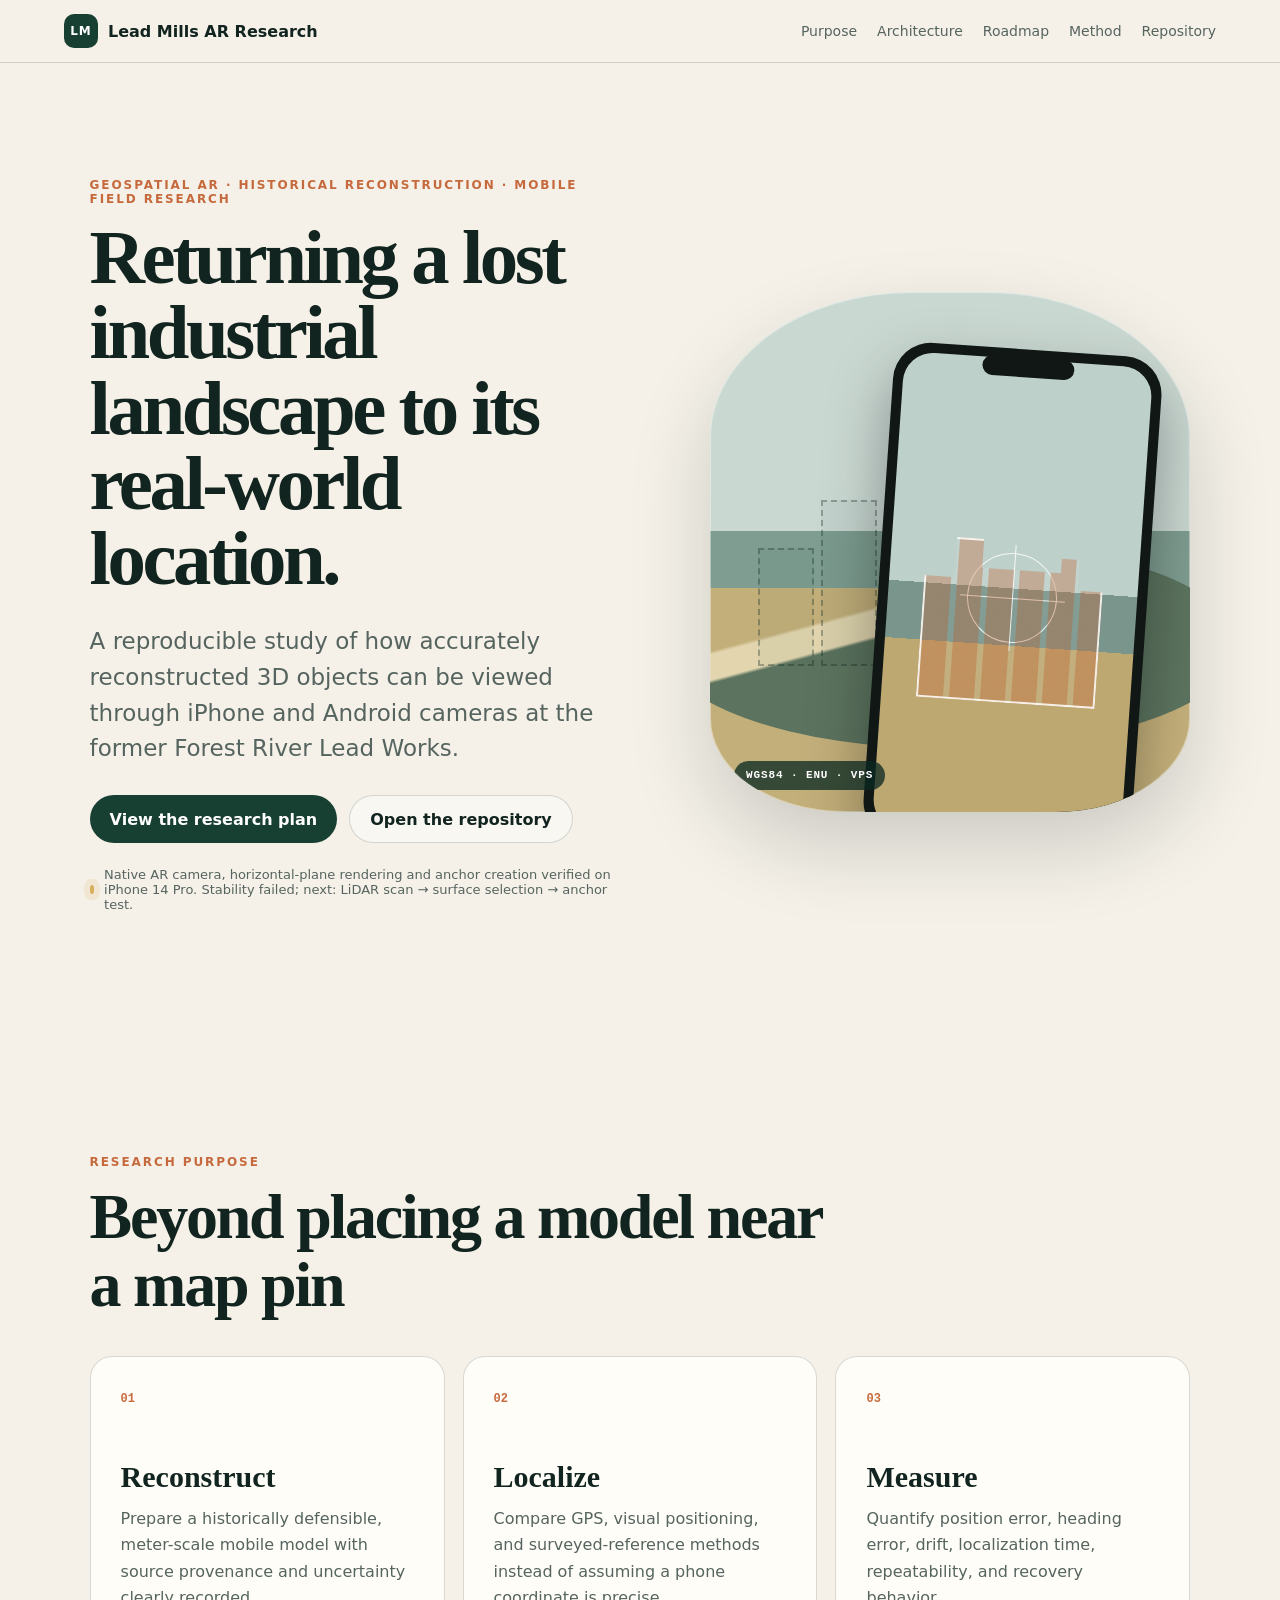
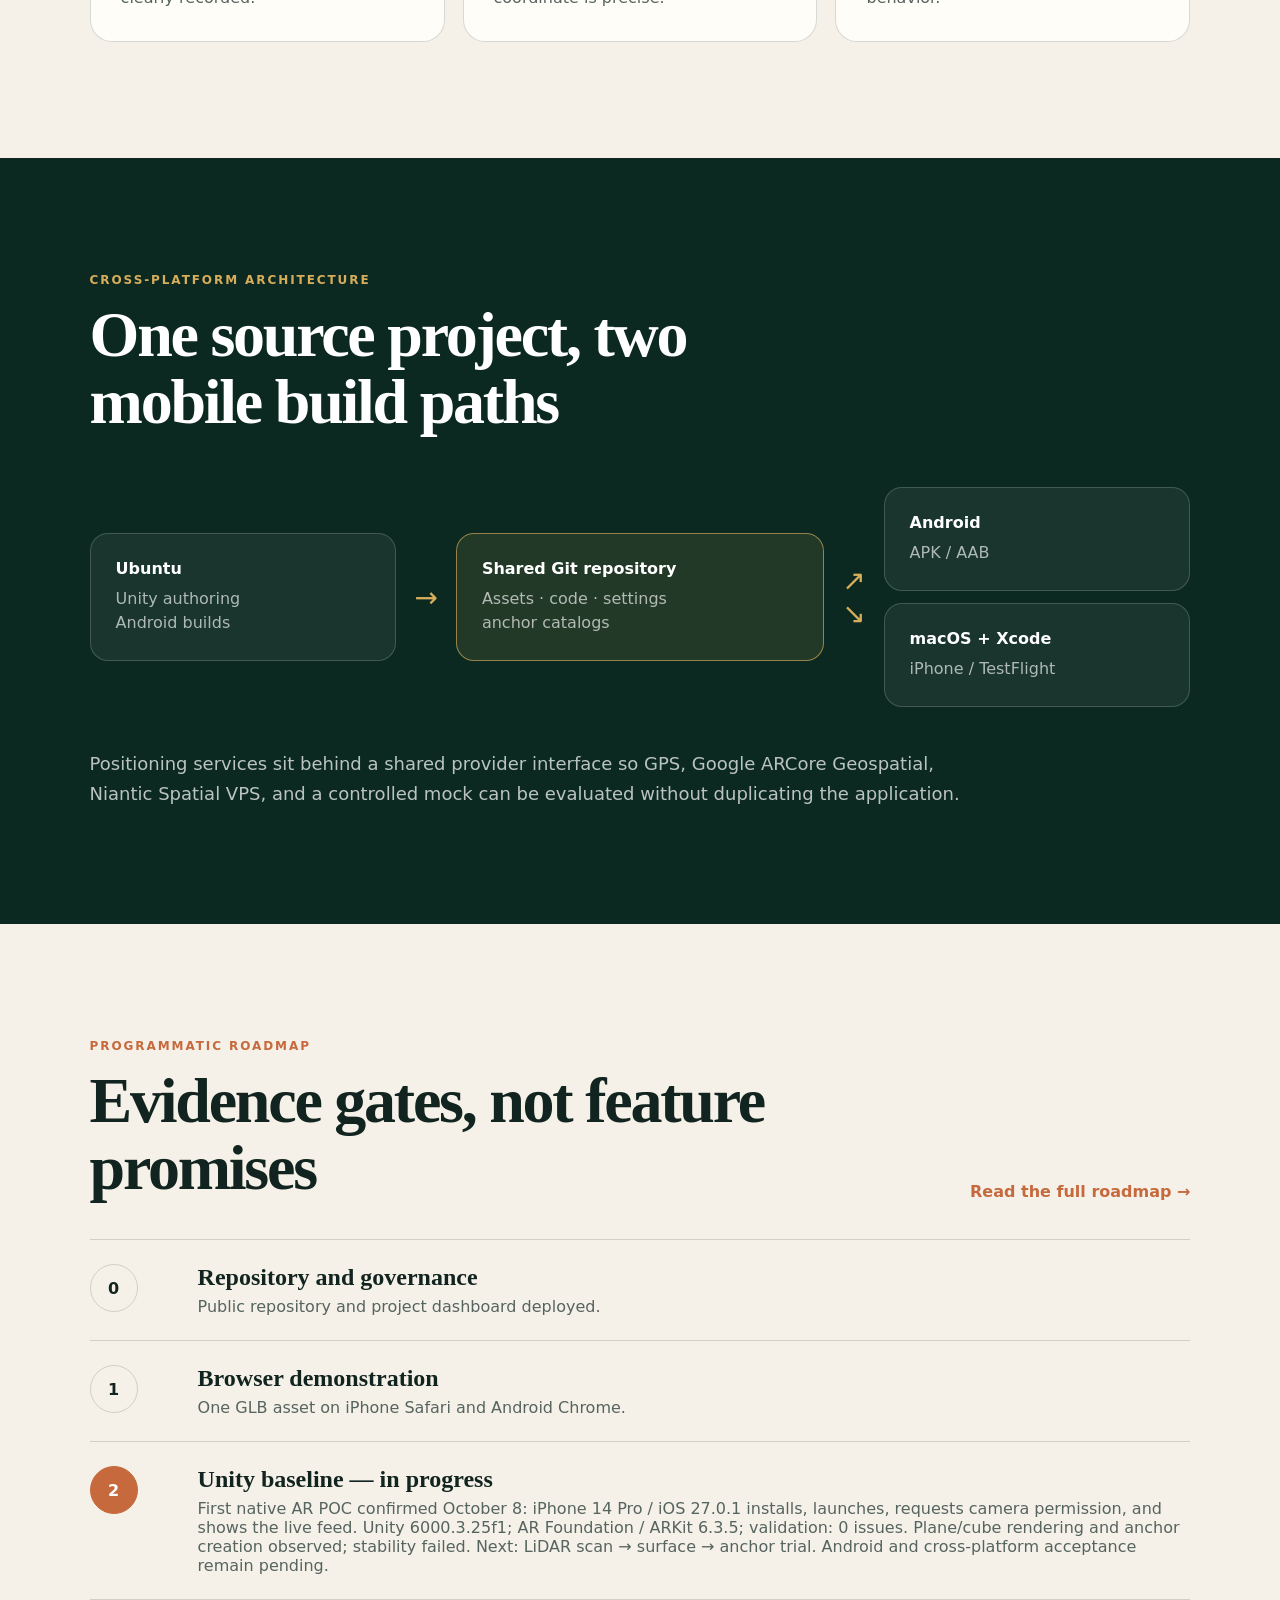
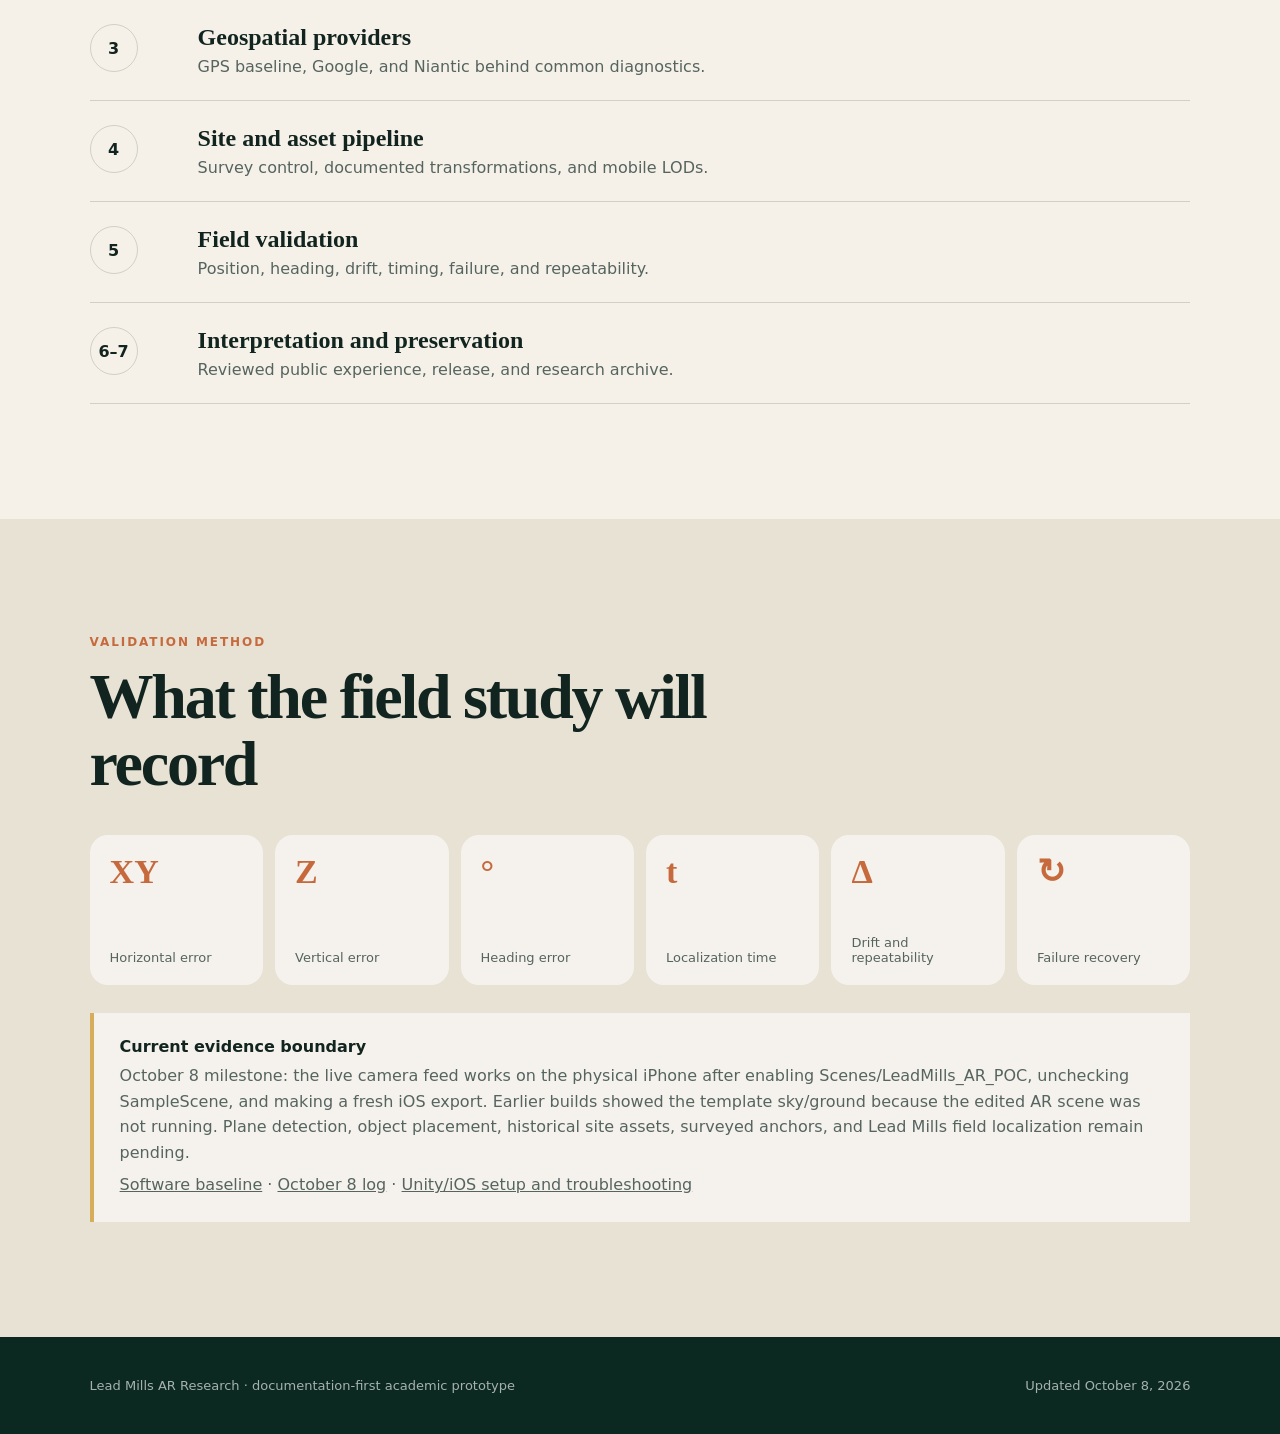
==== docs/index.html @ 0a7405d6 "Add LiDAR scan preview before horizontal-plane anchoring" ====
<!doctype html>
<html lang="en">
  <head>
    <meta charset="utf-8">
    <meta name="viewport" content="width=device-width, initial-scale=1">
    <meta name="description" content="Research dashboard for georeferenced mobile augmented reality at the former Forest River Lead Works site.">
    <title>Lead Mills AR Research</title>
    <link rel="stylesheet" href="assets/styles.css">
    <script src="assets/app.js" defer></script>
  </head>
  <body>
    <a class="skip-link" href="#main">Skip to main content</a>
    <header class="site-header">
      <a class="brand" href="#top" aria-label="Lead Mills AR Research home">
        <span class="brand-mark" aria-hidden="true">LM</span>
        <span>Lead Mills AR Research</span>
      </a>
      <nav aria-label="Primary navigation">
        <a href="#purpose">Purpose</a>
        <a href="#architecture">Architecture</a>
        <a href="#roadmap">Roadmap</a>
        <a href="#method">Method</a>
        <a href="https://github.com/lexan347/Lead-Mills-AR-Research">Repository</a>
      </nav>
    </header>

    <main id="main">
      <section class="hero" id="top">
        <div class="hero-copy">
          <p class="eyebrow">Geospatial AR · historical reconstruction · mobile field research</p>
          <h1>Returning a lost industrial landscape to its real-world location.</h1>
          <p class="lede">A reproducible study of how accurately reconstructed 3D objects can be viewed through iPhone and Android cameras at the former Forest River Lead Works.</p>
          <div class="hero-actions">
            <a class="button primary" href="#roadmap">View the research plan</a>
            <a class="button secondary" href="https://github.com/lexan347/Lead-Mills-AR-Research">Open the repository</a>
          </div>
          <p class="status-line"><span class="pulse" aria-hidden="true"></span><span id="project-status">Native AR camera, horizontal-plane rendering and anchor creation verified on iPhone 14 Pro. Stability failed; next: LiDAR scan → surface selection → anchor test.</span></p>
        </div>
        <div class="hero-visual" role="img" aria-label="Abstract diagram of a phone aligning a transparent historical structure with a shoreline landscape">
          <div class="shoreline"></div>
          <div class="factory" aria-hidden="true">
            <span></span><span></span><span></span><span></span>
          </div>
          <div class="phone" aria-hidden="true">
            <div class="phone-camera"></div>
            <div class="phone-screen">
              <div class="reticle"></div>
              <div class="screen-factory"></div>
            </div>
          </div>
          <div class="coordinate-tag" aria-hidden="true">WGS84 · ENU · VPS</div>
        </div>
      </section>

      <section class="section" id="purpose">
        <div class="section-heading">
          <p class="eyebrow">Research purpose</p>
          <h2>Beyond placing a model near a map pin</h2>
        </div>
        <div class="card-grid three">
          <article class="card">
            <span class="card-number">01</span>
            <h3>Reconstruct</h3>
            <p>Prepare a historically defensible, meter-scale mobile model with source provenance and uncertainty clearly recorded.</p>
          </article>
          <article class="card">
            <span class="card-number">02</span>
            <h3>Localize</h3>
            <p>Compare GPS, visual positioning, and surveyed-reference methods instead of assuming a phone coordinate is precise.</p>
          </article>
          <article class="card">
            <span class="card-number">03</span>
            <h3>Measure</h3>
            <p>Quantify position error, heading error, drift, localization time, repeatability, and recovery behavior.</p>
          </article>
        </div>
      </section>

      <section class="section dark" id="architecture">
        <div class="section-heading">
          <p class="eyebrow">Cross-platform architecture</p>
          <h2>One source project, two mobile build paths</h2>
        </div>
        <div class="pipeline" aria-label="Development pipeline">
          <div class="pipeline-node"><strong>Ubuntu</strong><span>Unity authoring<br>Android builds</span></div>
          <span class="pipeline-arrow" aria-hidden="true">→</span>
          <div class="pipeline-node accent"><strong>Shared Git repository</strong><span>Assets · code · settings<br>anchor catalogs</span></div>
          <span class="pipeline-arrow split" aria-hidden="true">↗<br>↘</span>
          <div class="pipeline-targets">
            <div class="pipeline-node"><strong>Android</strong><span>APK / AAB</span></div>
            <div class="pipeline-node"><strong>macOS + Xcode</strong><span>iPhone / TestFlight</span></div>
          </div>
        </div>
        <p class="architecture-note">Positioning services sit behind a shared provider interface so GPS, Google ARCore Geospatial, Niantic Spatial VPS, and a controlled mock can be evaluated without duplicating the application.</p>
      </section>

      <section class="section" id="roadmap">
        <div class="section-heading inline">
          <div>
            <p class="eyebrow">Programmatic roadmap</p>
            <h2>Evidence gates, not feature promises</h2>
          </div>
          <a class="text-link" href="https://github.com/lexan347/Lead-Mills-AR-Research/blob/main/ROADMAP.md">Read the full roadmap →</a>
        </div>
        <div class="roadmap" id="roadmap-list">
          <article class="phase"><span>0</span><div><h3>Repository and governance</h3><p>Public repository and project dashboard deployed.</p></div></article>
          <article class="phase"><span>1</span><div><h3>Browser demonstration</h3><p>One GLB asset on iPhone Safari and Android Chrome.</p></div></article>
          <article class="phase active"><span>2</span><div><h3>Unity baseline — in progress</h3><p>First native AR POC confirmed October 8: iPhone 14 Pro / iOS 27.0.1 installs, launches, requests camera permission, and shows the live feed. Unity 6000.3.25f1; AR Foundation / ARKit 6.3.5; validation: 0 issues. Plane/cube rendering and anchor creation observed; stability failed. Next: LiDAR scan → surface → anchor trial. Android and cross-platform acceptance remain pending.</p></div></article>
          <article class="phase"><span>3</span><div><h3>Geospatial providers</h3><p>GPS baseline, Google, and Niantic behind common diagnostics.</p></div></article>
          <article class="phase"><span>4</span><div><h3>Site and asset pipeline</h3><p>Survey control, documented transformations, and mobile LODs.</p></div></article>
          <article class="phase"><span>5</span><div><h3>Field validation</h3><p>Position, heading, drift, timing, failure, and repeatability.</p></div></article>
          <article class="phase"><span>6–7</span><div><h3>Interpretation and preservation</h3><p>Reviewed public experience, release, and research archive.</p></div></article>
        </div>
      </section>

      <section class="section method" id="method">
        <div class="section-heading">
          <p class="eyebrow">Validation method</p>
          <h2>What the field study will record</h2>
        </div>
        <div class="metrics">
          <div><strong>XY</strong><span>Horizontal error</span></div>
          <div><strong>Z</strong><span>Vertical error</span></div>
          <div><strong>°</strong><span>Heading error</span></div>
          <div><strong>t</strong><span>Localization time</span></div>
          <div><strong>Δ</strong><span>Drift and repeatability</span></div>
          <div><strong>↻</strong><span>Failure recovery</span></div>
        </div>
        <aside class="integrity-note">
          <strong>Current evidence boundary</strong>
          <p>October 8 milestone: the live camera feed works on the physical iPhone after enabling Scenes/LeadMills_AR_POC, unchecking SampleScene, and making a fresh iOS export. Earlier builds showed the template sky/ground because the edited AR scene was not running. Plane detection, object placement, historical site assets, surveyed anchors, and Lead Mills field localization remain pending.</p>
          <p><a href="https://github.com/lexan347/Lead-Mills-AR-Research/blob/main/docs/SOFTWARE_BASELINE.md">Software baseline</a> · <a href="https://github.com/lexan347/Lead-Mills-AR-Research/blob/main/iterations/2026-10-04/Daily_Log_2026-10-08.md">October 8 log</a> · <a href="https://github.com/lexan347/Lead-Mills-AR-Research/blob/main/unity/IOS_SETUP.md">Unity/iOS setup and troubleshooting</a></p>
        </aside>
      </section>
    </main>

    <footer>
      <p>Lead Mills AR Research · documentation-first academic prototype</p>
      <p>Updated <span id="updated-date">October 8, 2026</span></p>
    </footer>
  </body>
</html>
---- docs/assets/styles.css ----
:root {
  --ink: #12241f;
  --muted: #56645f;
  --paper: #f5f1e8;
  --paper-bright: #fffdf8;
  --forest: #173f32;
  --forest-deep: #0b2921;
  --copper: #c66a3d;
  --gold: #d6ad5b;
  --sage: #9eb5a8;
  --line: rgba(18, 36, 31, 0.16);
  --radius: 22px;
  font-family: Inter, ui-sans-serif, system-ui, -apple-system, BlinkMacSystemFont, "Segoe UI", sans-serif;
  color: var(--ink);
  background: var(--paper);
}

* { box-sizing: border-box; }
html { scroll-behavior: smooth; }
body { margin: 0; background: var(--paper); }
a { color: inherit; }
.skip-link { position: fixed; top: 8px; left: 8px; transform: translateY(-150%); background: white; padding: 10px 14px; z-index: 20; }
.skip-link:focus { transform: translateY(0); }

.site-header {
  position: sticky;
  top: 0;
  z-index: 10;
  display: flex;
  align-items: center;
  justify-content: space-between;
  gap: 24px;
  padding: 14px clamp(20px, 5vw, 72px);
  background: rgba(245, 241, 232, 0.92);
  border-bottom: 1px solid var(--line);
  backdrop-filter: blur(14px);
}

.brand { display: flex; align-items: center; gap: 10px; font-weight: 750; text-decoration: none; }
.brand-mark { display: grid; place-items: center; width: 34px; height: 34px; border-radius: 10px; color: white; background: var(--forest); font-size: 12px; letter-spacing: 0.08em; }
nav { display: flex; gap: 20px; font-size: 14px; }
nav a { text-decoration: none; color: var(--muted); }
nav a:hover, nav a:focus-visible { color: var(--copper); }

.hero {
  min-height: 78vh;
  display: grid;
  grid-template-columns: minmax(0, 1.05fr) minmax(360px, 0.95fr);
  align-items: center;
  gap: clamp(36px, 7vw, 100px);
  padding: clamp(72px, 9vw, 130px) clamp(20px, 7vw, 110px);
  overflow: hidden;
}

.eyebrow { margin: 0 0 14px; color: var(--copper); font-size: 12px; font-weight: 800; letter-spacing: 0.16em; text-transform: uppercase; }
h1, h2, h3 { font-family: Georgia, "Times New Roman", serif; }
h1 { margin: 0; max-width: 820px; font-size: clamp(46px, 6vw, 82px); line-height: 0.98; letter-spacing: -0.045em; }
.lede { max-width: 680px; margin: 28px 0; color: var(--muted); font-size: clamp(18px, 2vw, 23px); line-height: 1.55; }
.hero-actions { display: flex; flex-wrap: wrap; gap: 12px; }
.button { display: inline-flex; align-items: center; justify-content: center; min-height: 48px; padding: 0 20px; border-radius: 999px; font-weight: 750; text-decoration: none; }
.button.primary { color: white; background: var(--forest); }
.button.secondary { border: 1px solid var(--line); background: rgba(255,255,255,0.45); }
.status-line { display: flex; align-items: center; gap: 10px; margin-top: 24px; color: var(--muted); font-size: 13px; }
.pulse { width: 9px; height: 9px; border-radius: 50%; background: var(--gold); box-shadow: 0 0 0 6px rgba(214,173,91,0.16); }

.hero-visual { position: relative; min-height: 520px; border-radius: 42% 42% 28% 28% / 28% 28% 18% 18%; background: linear-gradient(#cad8d2 0 46%, #7f9d91 46% 57%, #c3af7a 57% 100%); box-shadow: inset 0 0 0 1px rgba(255,255,255,.4), 0 35px 80px rgba(18,36,31,.18); overflow: hidden; }
.shoreline { position: absolute; inset: 48% -10% auto; height: 40%; border-radius: 50%; background: linear-gradient(165deg, transparent 0 34%, rgba(238,228,195,.72) 35% 42%, #5c745f 43% 100%); }
.factory { position: absolute; left: 10%; bottom: 28%; display: flex; align-items: end; gap: 7px; opacity: .34; }
.factory span { display: block; width: 56px; height: 118px; border: 2px dashed var(--forest-deep); background: rgba(23,63,50,.12); }
.factory span:nth-child(2) { height: 166px; }
.factory span:nth-child(3) { height: 92px; }
.factory span:nth-child(4) { width: 24px; height: 210px; }
.phone { position: absolute; right: 9%; top: 11%; width: 56%; aspect-ratio: .54; padding: 10px; border-radius: 38px; background: #101715; box-shadow: 0 28px 60px rgba(0,0,0,.34); transform: rotate(4deg); }
.phone-screen { position: relative; height: 100%; border-radius: 30px; overflow: hidden; background: linear-gradient(#bed0ca 0 48%, #7a958b 48% 60%, #bda872 60%); }
.phone-camera { position: absolute; z-index: 2; left: 50%; top: 8px; width: 34%; height: 20px; transform: translateX(-50%); border-radius: 20px; background: #101715; }
.reticle { position: absolute; inset: 50% auto auto 50%; width: 90px; height: 90px; border: 1px solid rgba(255,255,255,.84); border-radius: 50%; transform: translate(-50%,-50%); }
.reticle::before, .reticle::after { content: ""; position: absolute; background: rgba(255,255,255,.84); }
.reticle::before { width: 120%; height: 1px; top: 50%; left: -10%; }
.reticle::after { height: 120%; width: 1px; left: 50%; top: -10%; }
.screen-factory { position: absolute; left: 14%; right: 14%; bottom: 28%; height: 34%; border: 2px solid rgba(255,255,255,.86); background: repeating-linear-gradient(90deg, rgba(198,106,61,.36) 0 25px, rgba(255,255,255,.08) 25px 31px); clip-path: polygon(0 25%, 17% 25%, 17% 0, 32% 0, 32% 18%, 76% 18%, 76% 9%, 86% 9%, 86% 28%, 100% 28%, 100% 100%, 0 100%); }
.coordinate-tag { position: absolute; left: 24px; bottom: 22px; padding: 9px 12px; border-radius: 999px; color: white; background: rgba(11,41,33,.76); font: 700 11px/1 ui-monospace, monospace; letter-spacing: .08em; }

.section { padding: clamp(72px, 9vw, 130px) clamp(20px, 7vw, 110px); }
.section-heading { max-width: 760px; margin-bottom: 38px; }
.section-heading.inline { max-width: none; display: flex; align-items: end; justify-content: space-between; gap: 30px; }
h2 { margin: 0; font-size: clamp(38px, 5vw, 64px); line-height: 1.05; letter-spacing: -.035em; }
.card-grid { display: grid; gap: 18px; }
.card-grid.three { grid-template-columns: repeat(3, 1fr); }
.card { min-height: 260px; padding: 30px; border: 1px solid var(--line); border-radius: var(--radius); background: var(--paper-bright); }
.card-number { color: var(--copper); font: 800 12px/1 ui-monospace, monospace; }
.card h3 { margin: 54px 0 12px; font-size: 30px; }
.card p { margin: 0; color: var(--muted); line-height: 1.65; }

.dark { color: white; background: var(--forest-deep); }
.dark .eyebrow { color: var(--gold); }
.pipeline { display: grid; grid-template-columns: 1fr auto 1.2fr auto 1fr; align-items: center; gap: 18px; margin-top: 52px; }
.pipeline-node { padding: 25px; border: 1px solid rgba(255,255,255,.18); border-radius: 18px; background: rgba(255,255,255,.06); }
.pipeline-node.accent { border-color: rgba(214,173,91,.65); background: rgba(214,173,91,.12); }
.pipeline-node strong, .pipeline-node span { display: block; }
.pipeline-node strong { margin-bottom: 9px; }
.pipeline-node span { color: rgba(255,255,255,.65); line-height: 1.5; }
.pipeline-targets { display: grid; gap: 12px; }
.pipeline-arrow { color: var(--gold); font-size: 28px; text-align: center; }
.architecture-note { max-width: 900px; margin: 42px 0 0; color: rgba(255,255,255,.72); font-size: 18px; line-height: 1.65; }
.text-link { color: var(--copper); font-weight: 800; text-decoration: none; white-space: nowrap; }

.roadmap { border-top: 1px solid var(--line); }
.phase { display: grid; grid-template-columns: 90px 1fr; gap: 18px; padding: 24px 0; border-bottom: 1px solid var(--line); }
.phase > span { display: grid; place-items: center; width: 48px; height: 48px; border-radius: 50%; border: 1px solid var(--line); font-weight: 800; }
.phase.active > span { color: white; background: var(--copper); border-color: var(--copper); }
.phase h3 { margin: 0 0 6px; font-size: 24px; }
.phase p { margin: 0; color: var(--muted); }
.method { background: #e8e2d5; }
.metrics { display: grid; grid-template-columns: repeat(6, 1fr); gap: 12px; }
.metrics div { min-height: 150px; display: flex; flex-direction: column; justify-content: space-between; padding: 20px; border-radius: 18px; background: rgba(255,255,255,.58); }
.metrics strong { color: var(--copper); font: 800 34px/1 Georgia, serif; }
.metrics span { color: var(--muted); font-size: 13px; }
.integrity-note { margin-top: 28px; padding: 24px 26px; border-left: 4px solid var(--gold); background: rgba(255,255,255,.58); }
.integrity-note p { margin: 7px 0 0; color: var(--muted); line-height: 1.6; }

footer { display: flex; justify-content: space-between; gap: 20px; padding: 28px clamp(20px, 7vw, 110px); color: rgba(255,255,255,.64); background: var(--forest-deep); font-size: 13px; }

@media (max-width: 900px) {
  nav { display: none; }
  .hero { grid-template-columns: 1fr; }
  .hero-visual { min-height: 440px; }
  .card-grid.three, .metrics { grid-template-columns: repeat(2, 1fr); }
  .pipeline { grid-template-columns: 1fr; }
  .pipeline-arrow { transform: rotate(90deg); }
  .pipeline-arrow.split { transform: none; line-height: .7; }
}

@media (max-width: 560px) {
  h1 { font-size: 44px; }
  .hero { padding-top: 64px; }
  .hero-visual { min-height: 360px; }
  .card-grid.three, .metrics { grid-template-columns: 1fr; }
  .section-heading.inline, footer { align-items: flex-start; flex-direction: column; }
  .phase { grid-template-columns: 60px 1fr; }
}

@media (prefers-reduced-motion: reduce) {
  html { scroll-behavior: auto; }
}
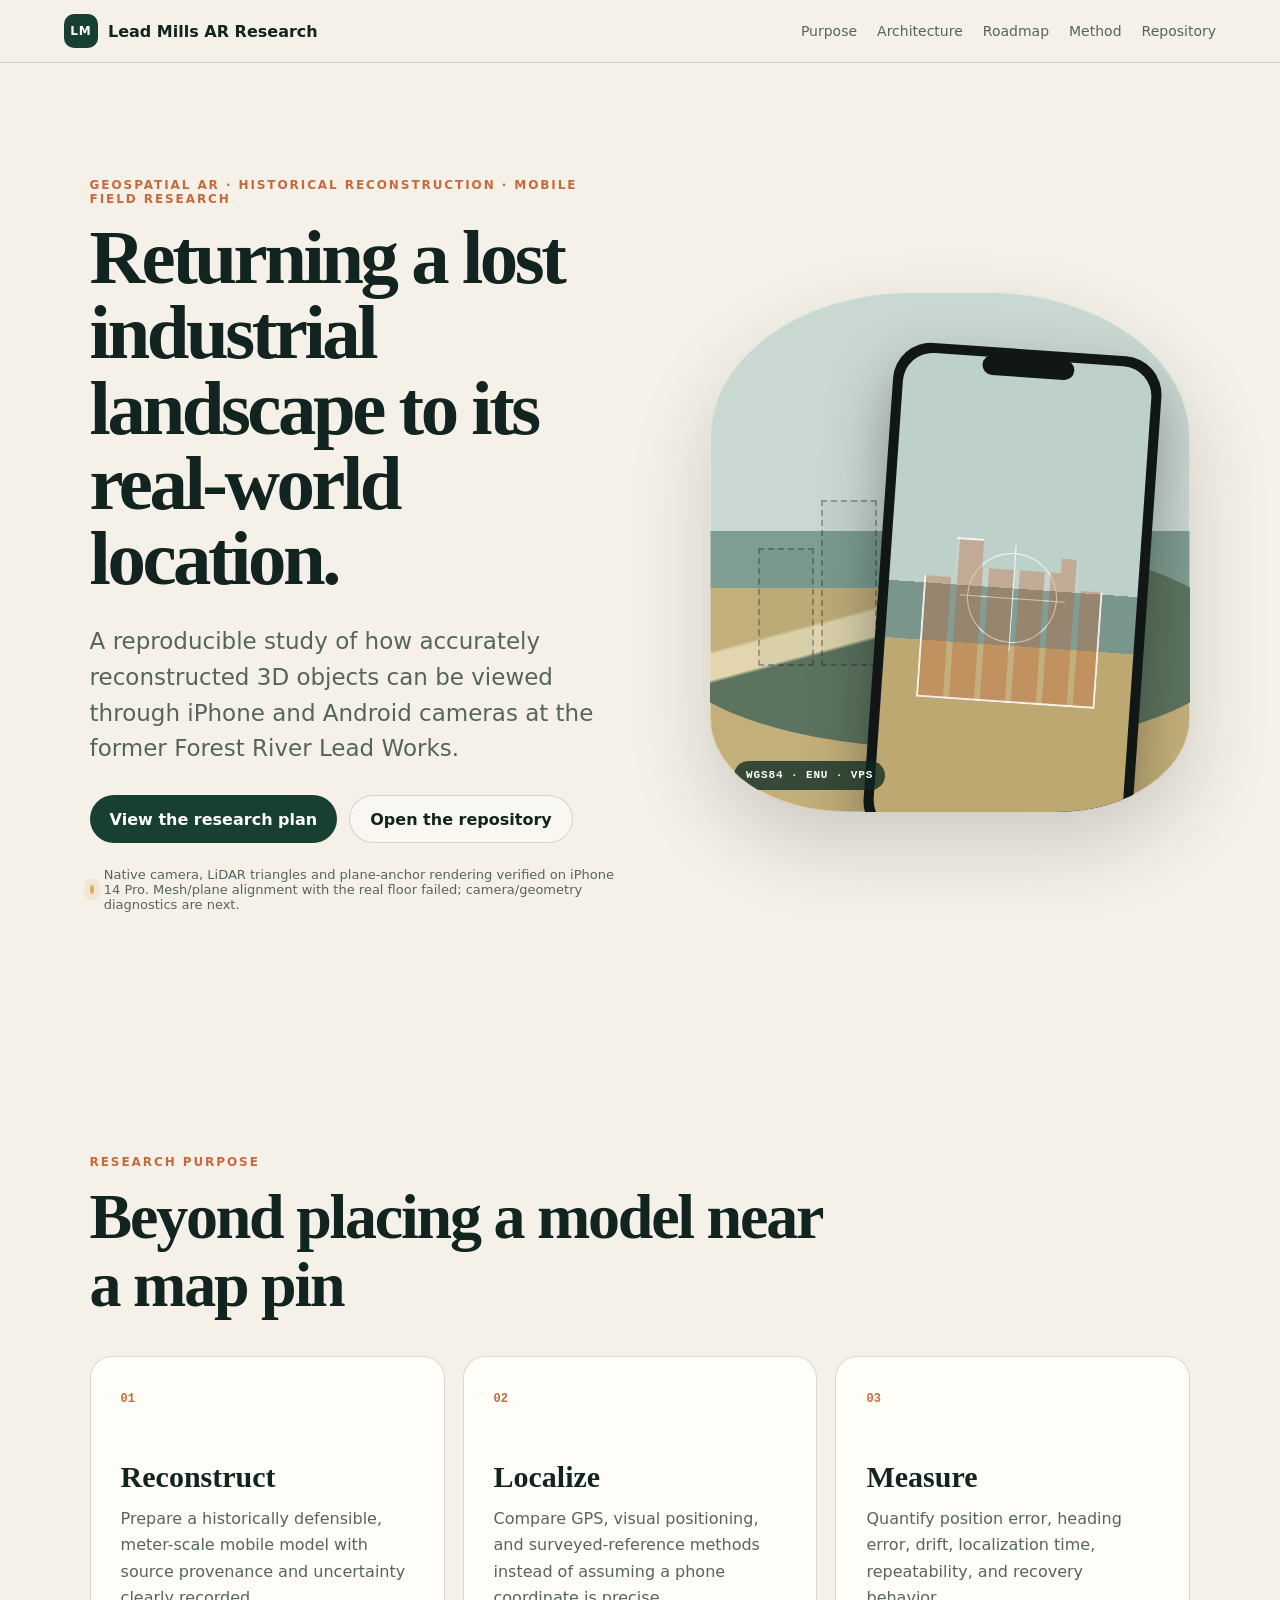
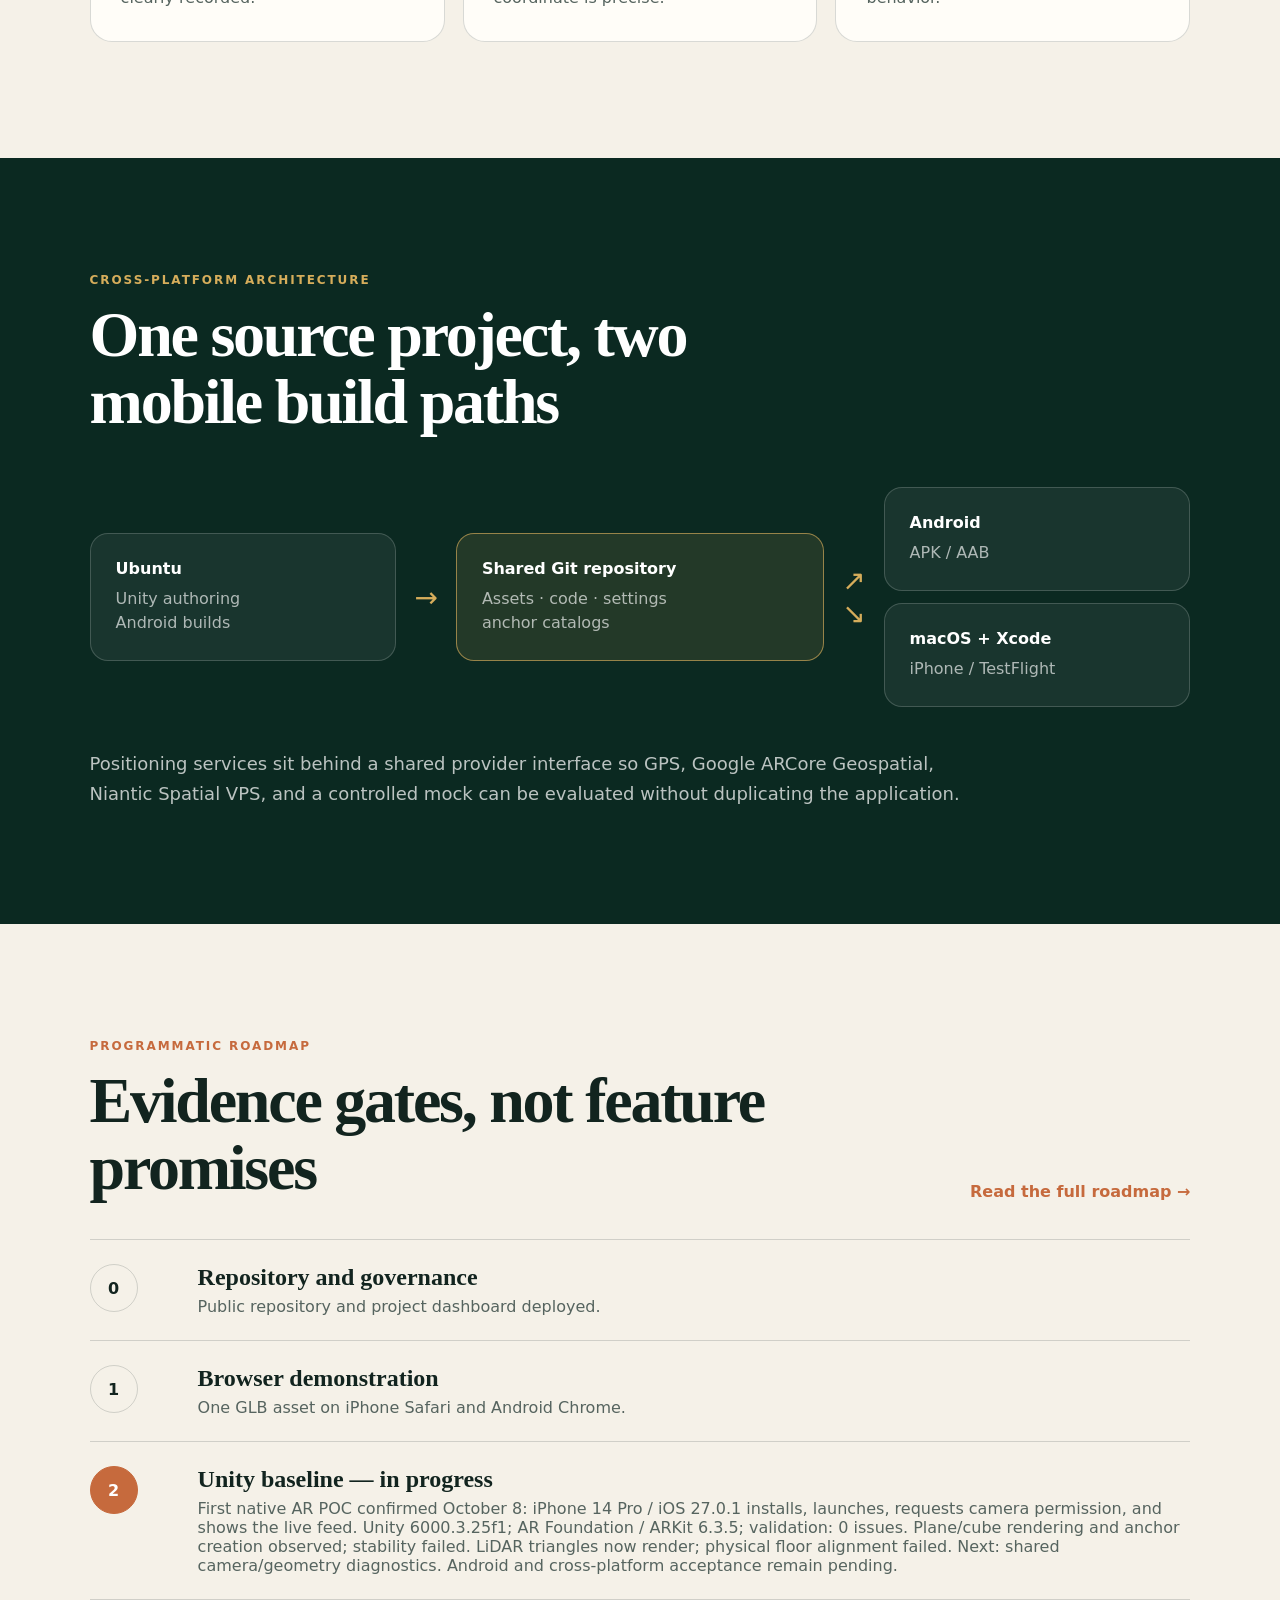
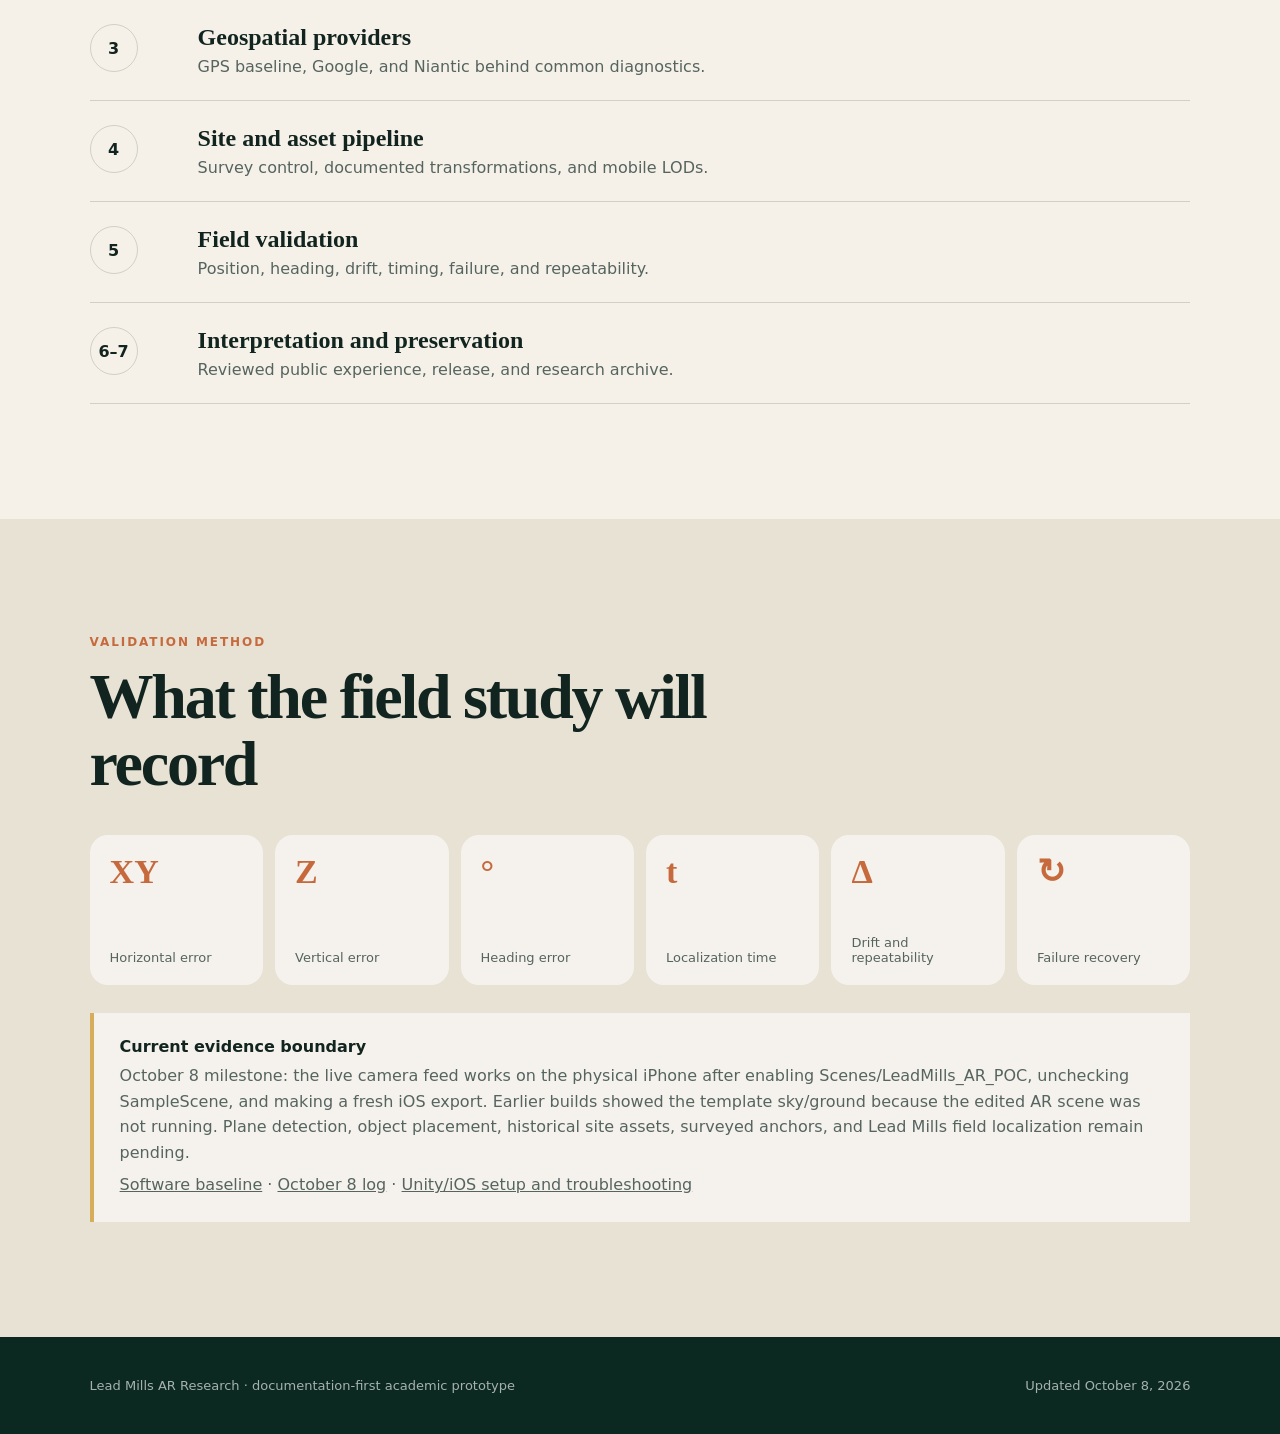
==== commit ec3311d0: "Diagnose shared camera and floor alignment after LiDAR trial" ====
--- a/docs/index.html
+++ b/docs/index.html
@@ -34,7 +34,7 @@
             <a class="button primary" href="#roadmap">View the research plan</a>
             <a class="button secondary" href="https://github.com/lexan347/Lead-Mills-AR-Research">Open the repository</a>
           </div>
-          <p class="status-line"><span class="pulse" aria-hidden="true"></span><span id="project-status">Native AR camera, horizontal-plane rendering and anchor creation verified on iPhone 14 Pro. Stability failed; next: LiDAR scan → surface selection → anchor test.</span></p>
+          <p class="status-line"><span class="pulse" aria-hidden="true"></span><span id="project-status">Native camera, LiDAR triangles and plane-anchor rendering verified on iPhone 14 Pro. Mesh/plane alignment with the real floor failed; camera/geometry diagnostics are next.</span></p>
         </div>
         <div class="hero-visual" role="img" aria-label="Abstract diagram of a phone aligning a transparent historical structure with a shoreline landscape">
           <div class="shoreline"></div>
@@ -105,7 +105,7 @@
         <div class="roadmap" id="roadmap-list">
           <article class="phase"><span>0</span><div><h3>Repository and governance</h3><p>Public repository and project dashboard deployed.</p></div></article>
           <article class="phase"><span>1</span><div><h3>Browser demonstration</h3><p>One GLB asset on iPhone Safari and Android Chrome.</p></div></article>
-          <article class="phase active"><span>2</span><div><h3>Unity baseline — in progress</h3><p>First native AR POC confirmed October 8: iPhone 14 Pro / iOS 27.0.1 installs, launches, requests camera permission, and shows the live feed. Unity 6000.3.25f1; AR Foundation / ARKit 6.3.5; validation: 0 issues. Plane/cube rendering and anchor creation observed; stability failed. Next: LiDAR scan → surface → anchor trial. Android and cross-platform acceptance remain pending.</p></div></article>
+          <article class="phase active"><span>2</span><div><h3>Unity baseline — in progress</h3><p>First native AR POC confirmed October 8: iPhone 14 Pro / iOS 27.0.1 installs, launches, requests camera permission, and shows the live feed. Unity 6000.3.25f1; AR Foundation / ARKit 6.3.5; validation: 0 issues. Plane/cube rendering and anchor creation observed; stability failed. LiDAR triangles now render; physical floor alignment failed. Next: shared camera/geometry diagnostics. Android and cross-platform acceptance remain pending.</p></div></article>
           <article class="phase"><span>3</span><div><h3>Geospatial providers</h3><p>GPS baseline, Google, and Niantic behind common diagnostics.</p></div></article>
           <article class="phase"><span>4</span><div><h3>Site and asset pipeline</h3><p>Survey control, documented transformations, and mobile LODs.</p></div></article>
           <article class="phase"><span>5</span><div><h3>Field validation</h3><p>Position, heading, drift, timing, failure, and repeatability.</p></div></article>
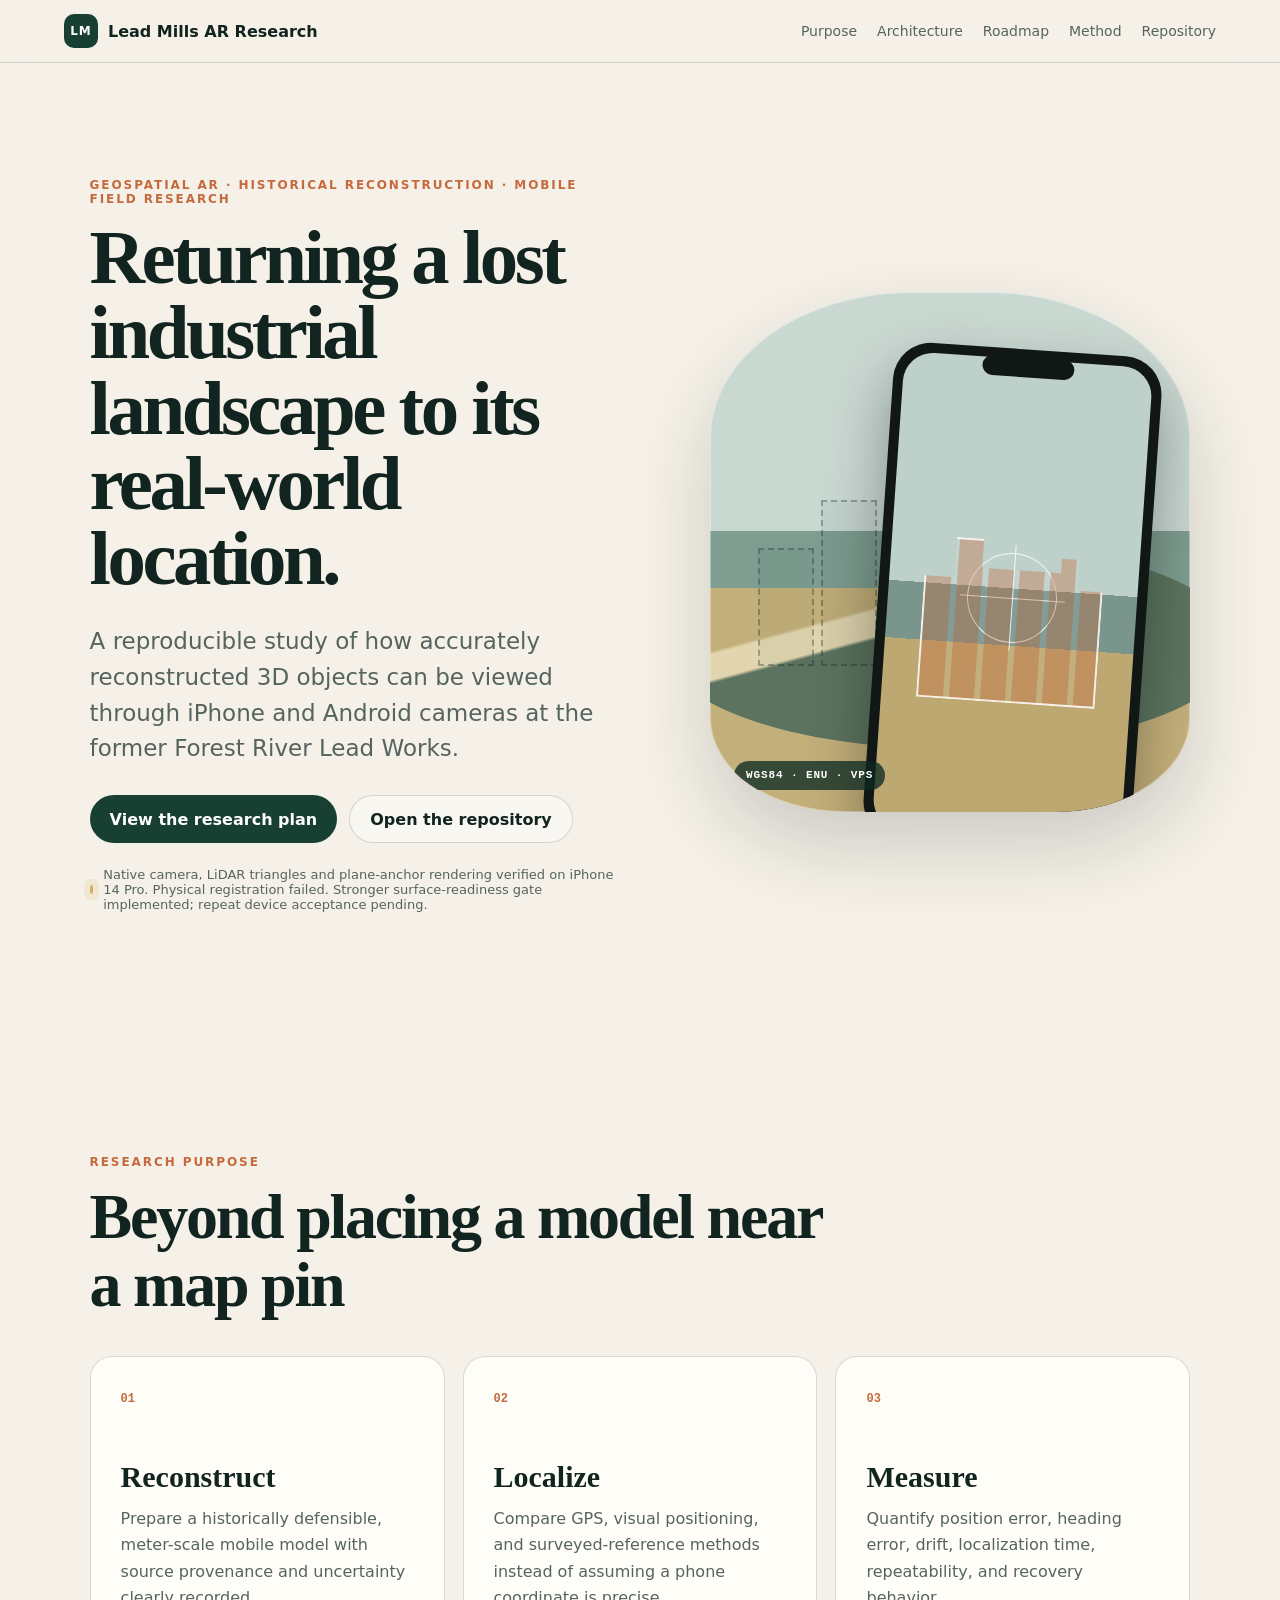
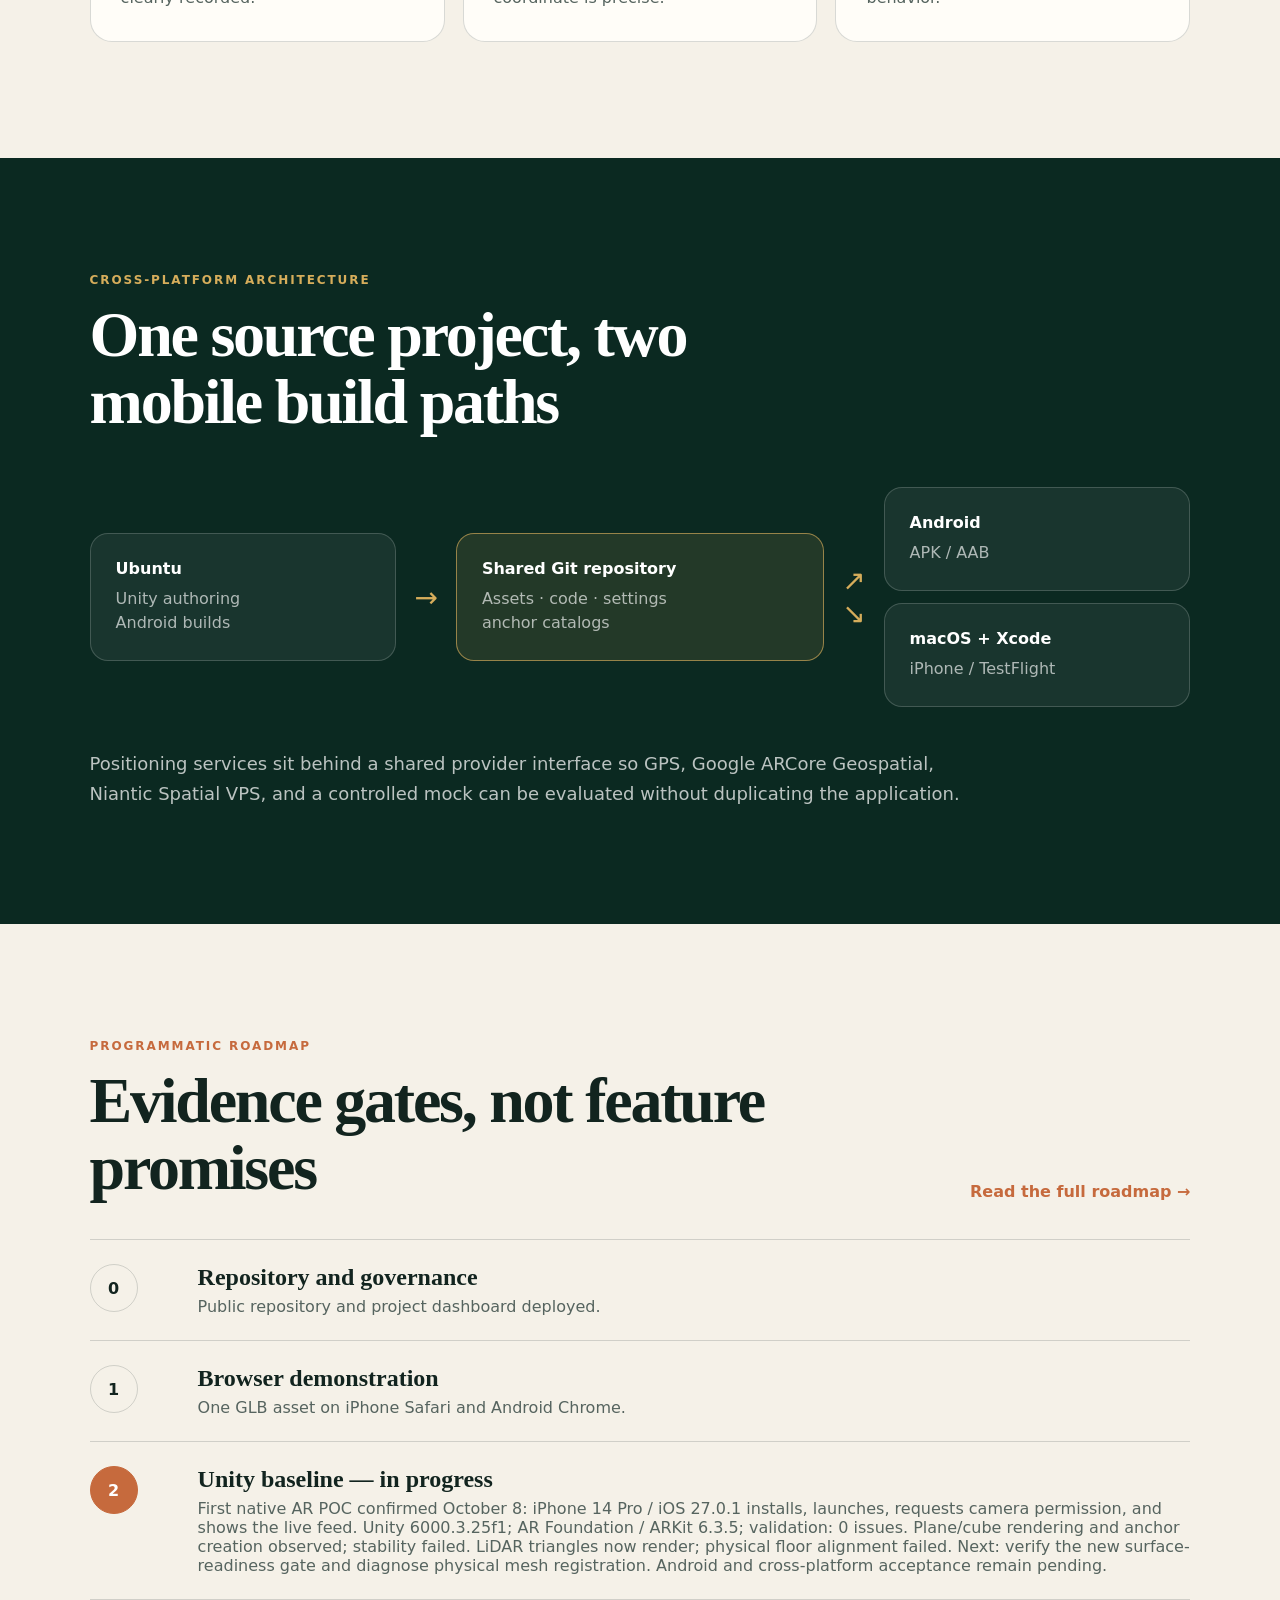
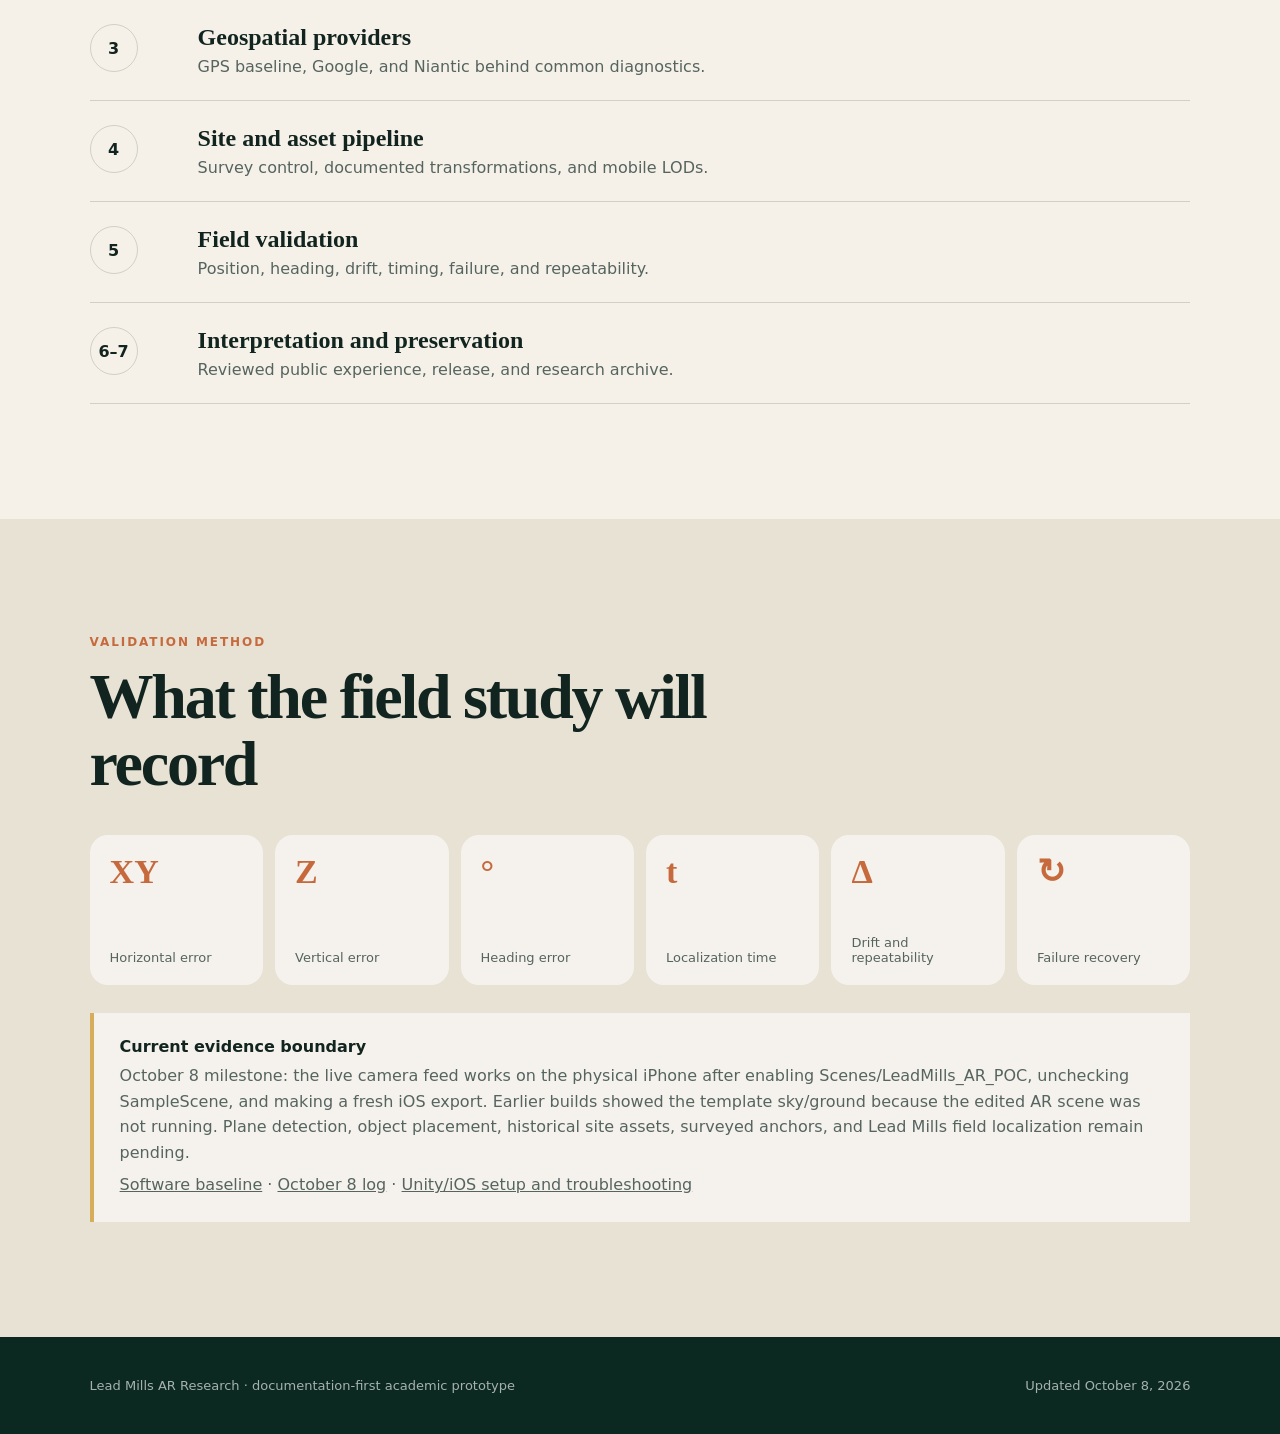
==== commit 6de57a96: "Gate AR placement on measured surface readiness and record mesh registration failure" ====
--- a/docs/index.html
+++ b/docs/index.html
@@ -105,7 +105,7 @@
         <div class="roadmap" id="roadmap-list">
           <article class="phase"><span>0</span><div><h3>Repository and governance</h3><p>Public repository and project dashboard deployed.</p></div></article>
           <article class="phase"><span>1</span><div><h3>Browser demonstration</h3><p>One GLB asset on iPhone Safari and Android Chrome.</p></div></article>
-          <article class="phase active"><span>2</span><div><h3>Unity baseline — in progress</h3><p>First native AR POC confirmed October 8: iPhone 14 Pro / iOS 27.0.1 installs, launches, requests camera permission, and shows the live feed. Unity 6000.3.25f1; AR Foundation / ARKit 6.3.5; validation: 0 issues. Plane/cube rendering and anchor creation observed; stability failed. LiDAR triangles now render; physical floor alignment failed. Next: shared camera/geometry diagnostics. Android and cross-platform acceptance remain pending.</p></div></article>
+          <article class="phase active"><span>2</span><div><h3>Unity baseline — in progress</h3><p>First native AR POC confirmed October 8: iPhone 14 Pro / iOS 27.0.1 installs, launches, requests camera permission, and shows the live feed. Unity 6000.3.25f1; AR Foundation / ARKit 6.3.5; validation: 0 issues. Plane/cube rendering and anchor creation observed; stability failed. LiDAR triangles now render; physical floor alignment failed. Next: verify the new surface-readiness gate and diagnose physical mesh registration. Android and cross-platform acceptance remain pending.</p></div></article>
           <article class="phase"><span>3</span><div><h3>Geospatial providers</h3><p>GPS baseline, Google, and Niantic behind common diagnostics.</p></div></article>
           <article class="phase"><span>4</span><div><h3>Site and asset pipeline</h3><p>Survey control, documented transformations, and mobile LODs.</p></div></article>
           <article class="phase"><span>5</span><div><h3>Field validation</h3><p>Position, heading, drift, timing, failure, and repeatability.</p></div></article>
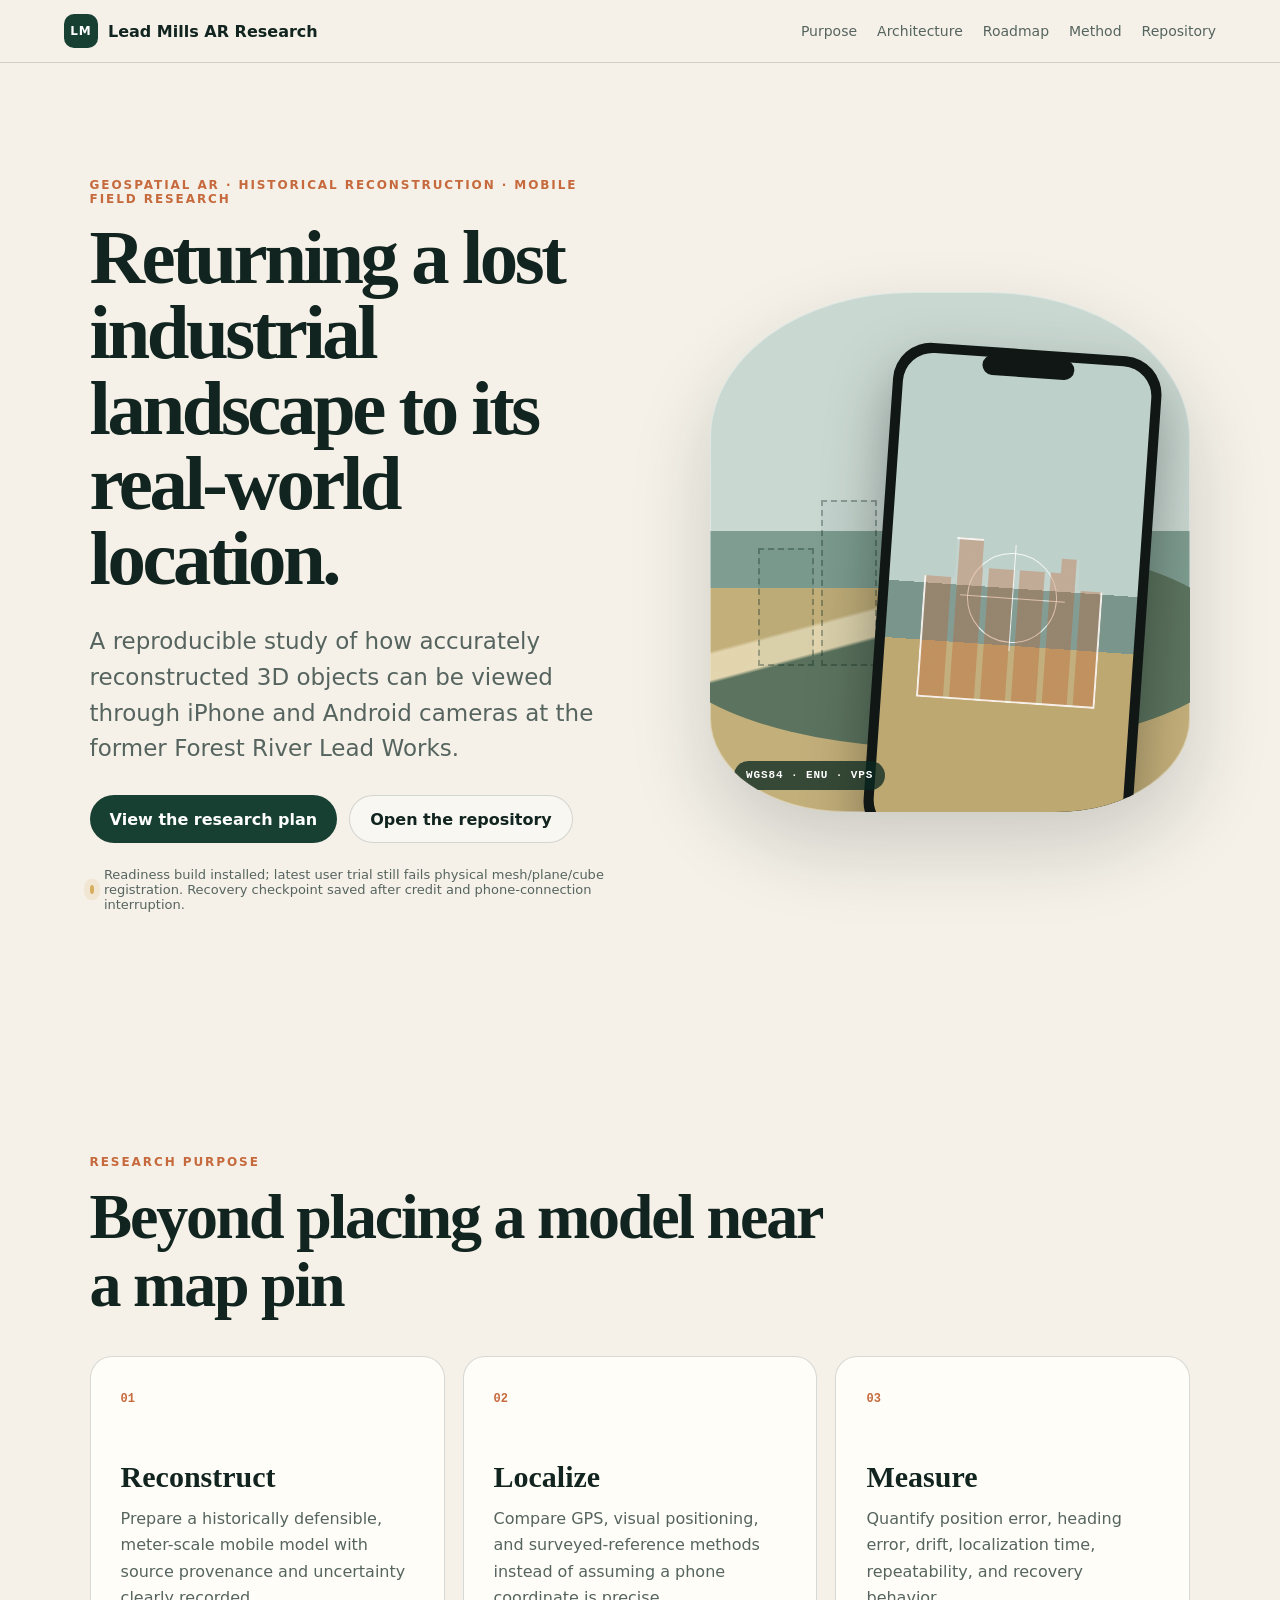
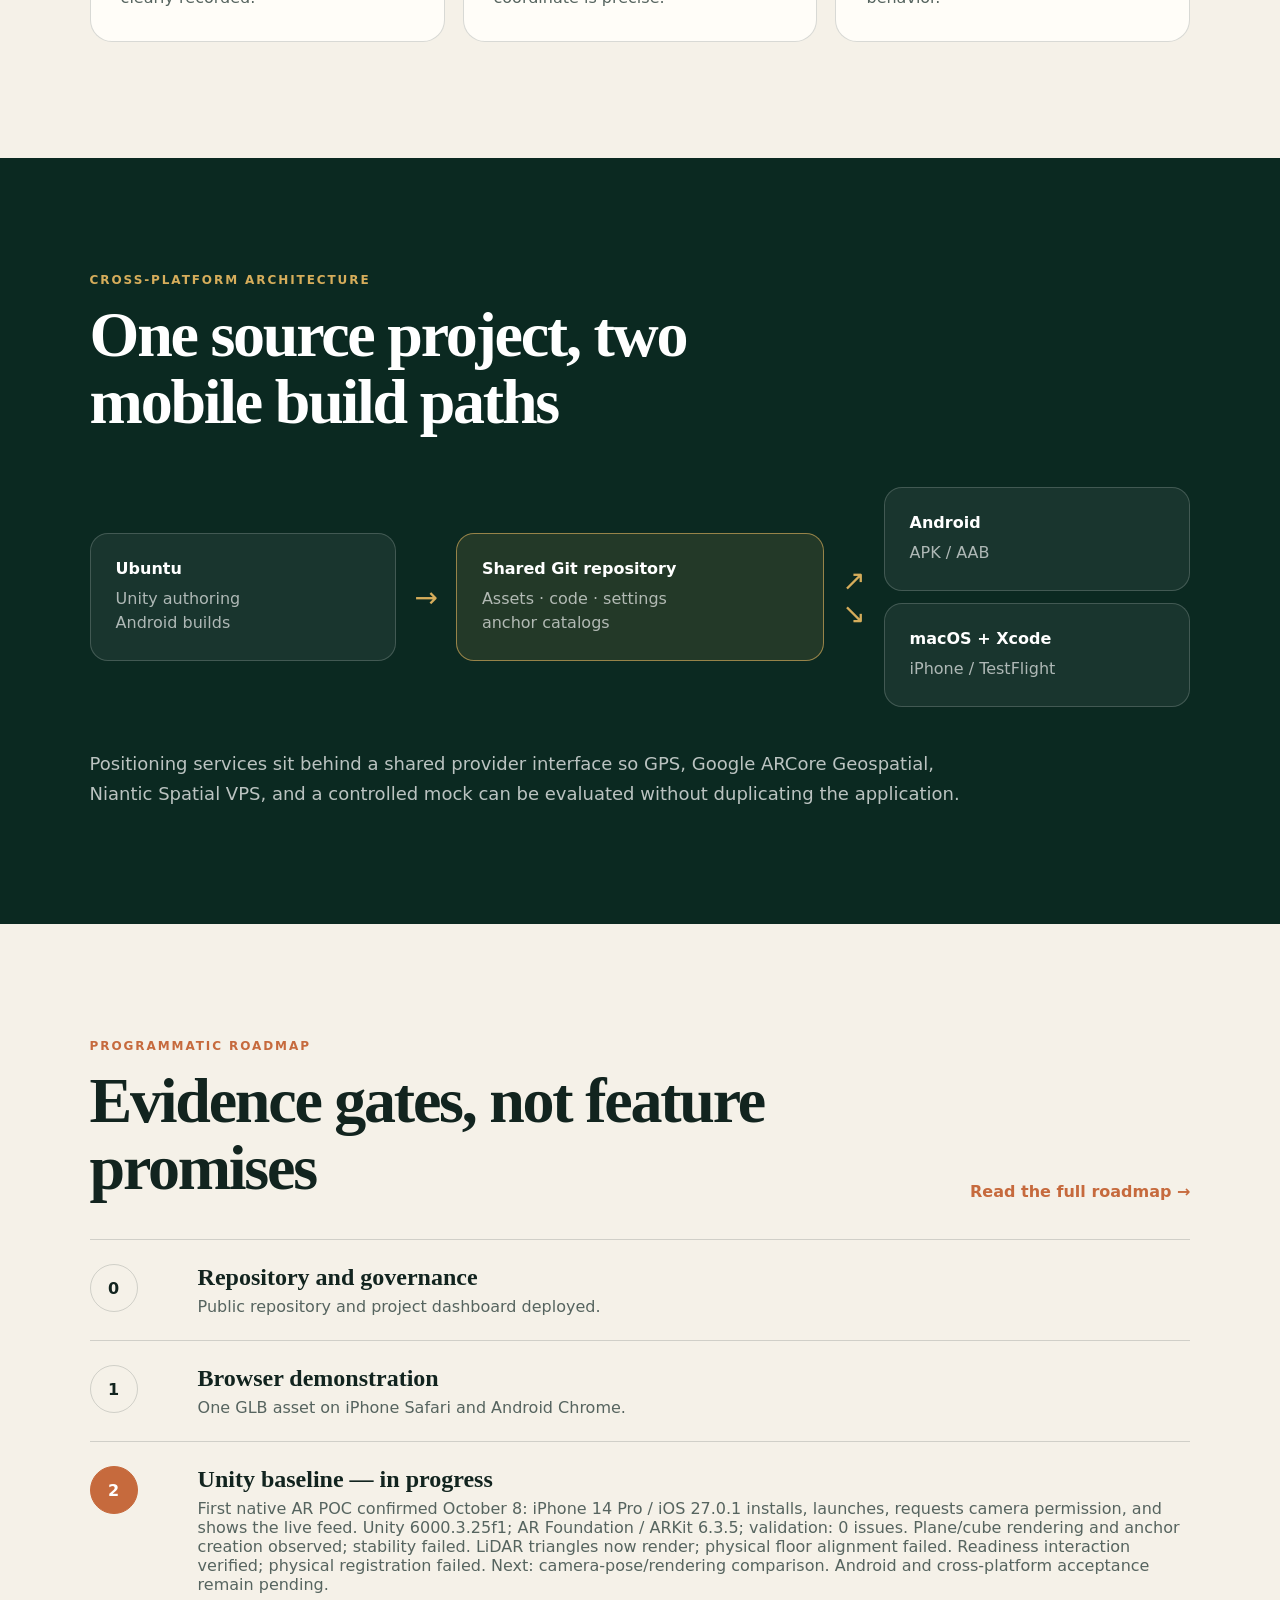
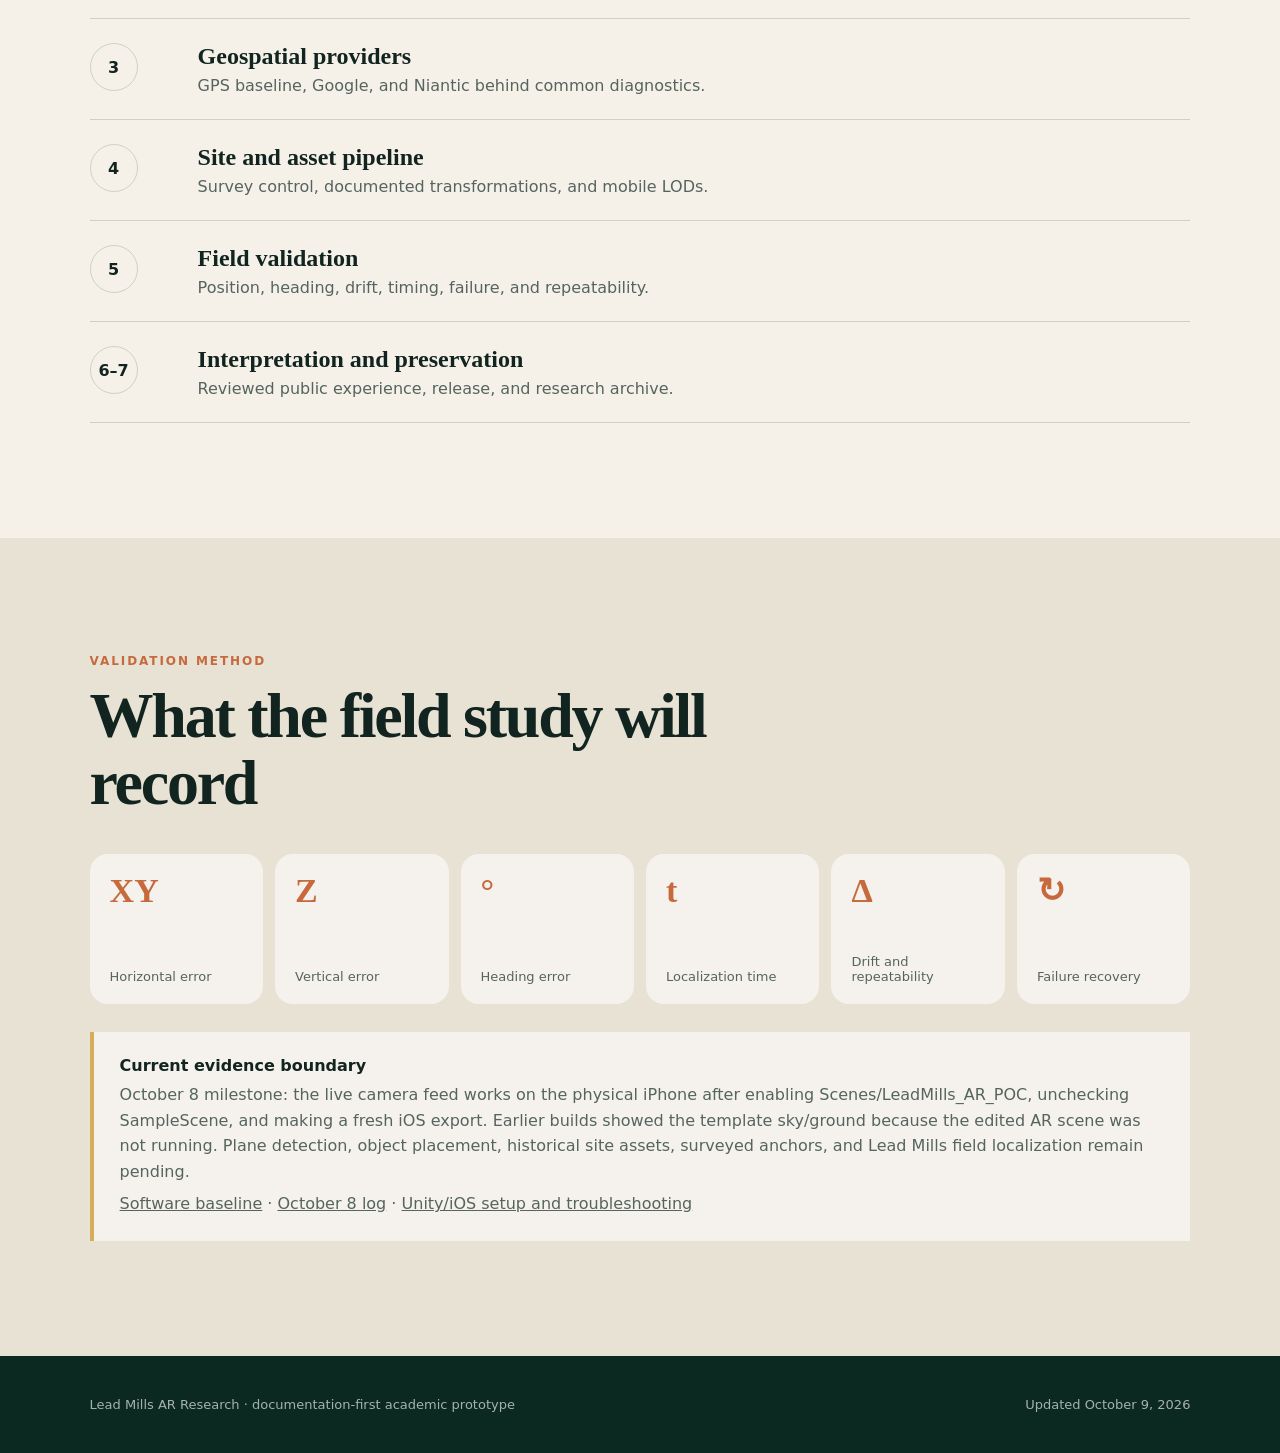
==== commit 6a4dd699: "Add and deploy reversible camera-pose and rendering registration comparisons" ====
--- a/docs/index.html
+++ b/docs/index.html
@@ -105,7 +105,7 @@
         <div class="roadmap" id="roadmap-list">
           <article class="phase"><span>0</span><div><h3>Repository and governance</h3><p>Public repository and project dashboard deployed.</p></div></article>
           <article class="phase"><span>1</span><div><h3>Browser demonstration</h3><p>One GLB asset on iPhone Safari and Android Chrome.</p></div></article>
-          <article class="phase active"><span>2</span><div><h3>Unity baseline — in progress</h3><p>First native AR POC confirmed October 8: iPhone 14 Pro / iOS 27.0.1 installs, launches, requests camera permission, and shows the live feed. Unity 6000.3.25f1; AR Foundation / ARKit 6.3.5; validation: 0 issues. Plane/cube rendering and anchor creation observed; stability failed. LiDAR triangles now render; physical floor alignment failed. Next: verify the new surface-readiness gate and diagnose physical mesh registration. Android and cross-platform acceptance remain pending.</p></div></article>
+          <article class="phase active"><span>2</span><div><h3>Unity baseline — in progress</h3><p>First native AR POC confirmed October 8: iPhone 14 Pro / iOS 27.0.1 installs, launches, requests camera permission, and shows the live feed. Unity 6000.3.25f1; AR Foundation / ARKit 6.3.5; validation: 0 issues. Plane/cube rendering and anchor creation observed; stability failed. LiDAR triangles now render; physical floor alignment failed. Readiness interaction verified; physical registration failed. Next: camera-pose/rendering comparison. Android and cross-platform acceptance remain pending.</p></div></article>
           <article class="phase"><span>3</span><div><h3>Geospatial providers</h3><p>GPS baseline, Google, and Niantic behind common diagnostics.</p></div></article>
           <article class="phase"><span>4</span><div><h3>Site and asset pipeline</h3><p>Survey control, documented transformations, and mobile LODs.</p></div></article>
           <article class="phase"><span>5</span><div><h3>Field validation</h3><p>Position, heading, drift, timing, failure, and repeatability.</p></div></article>
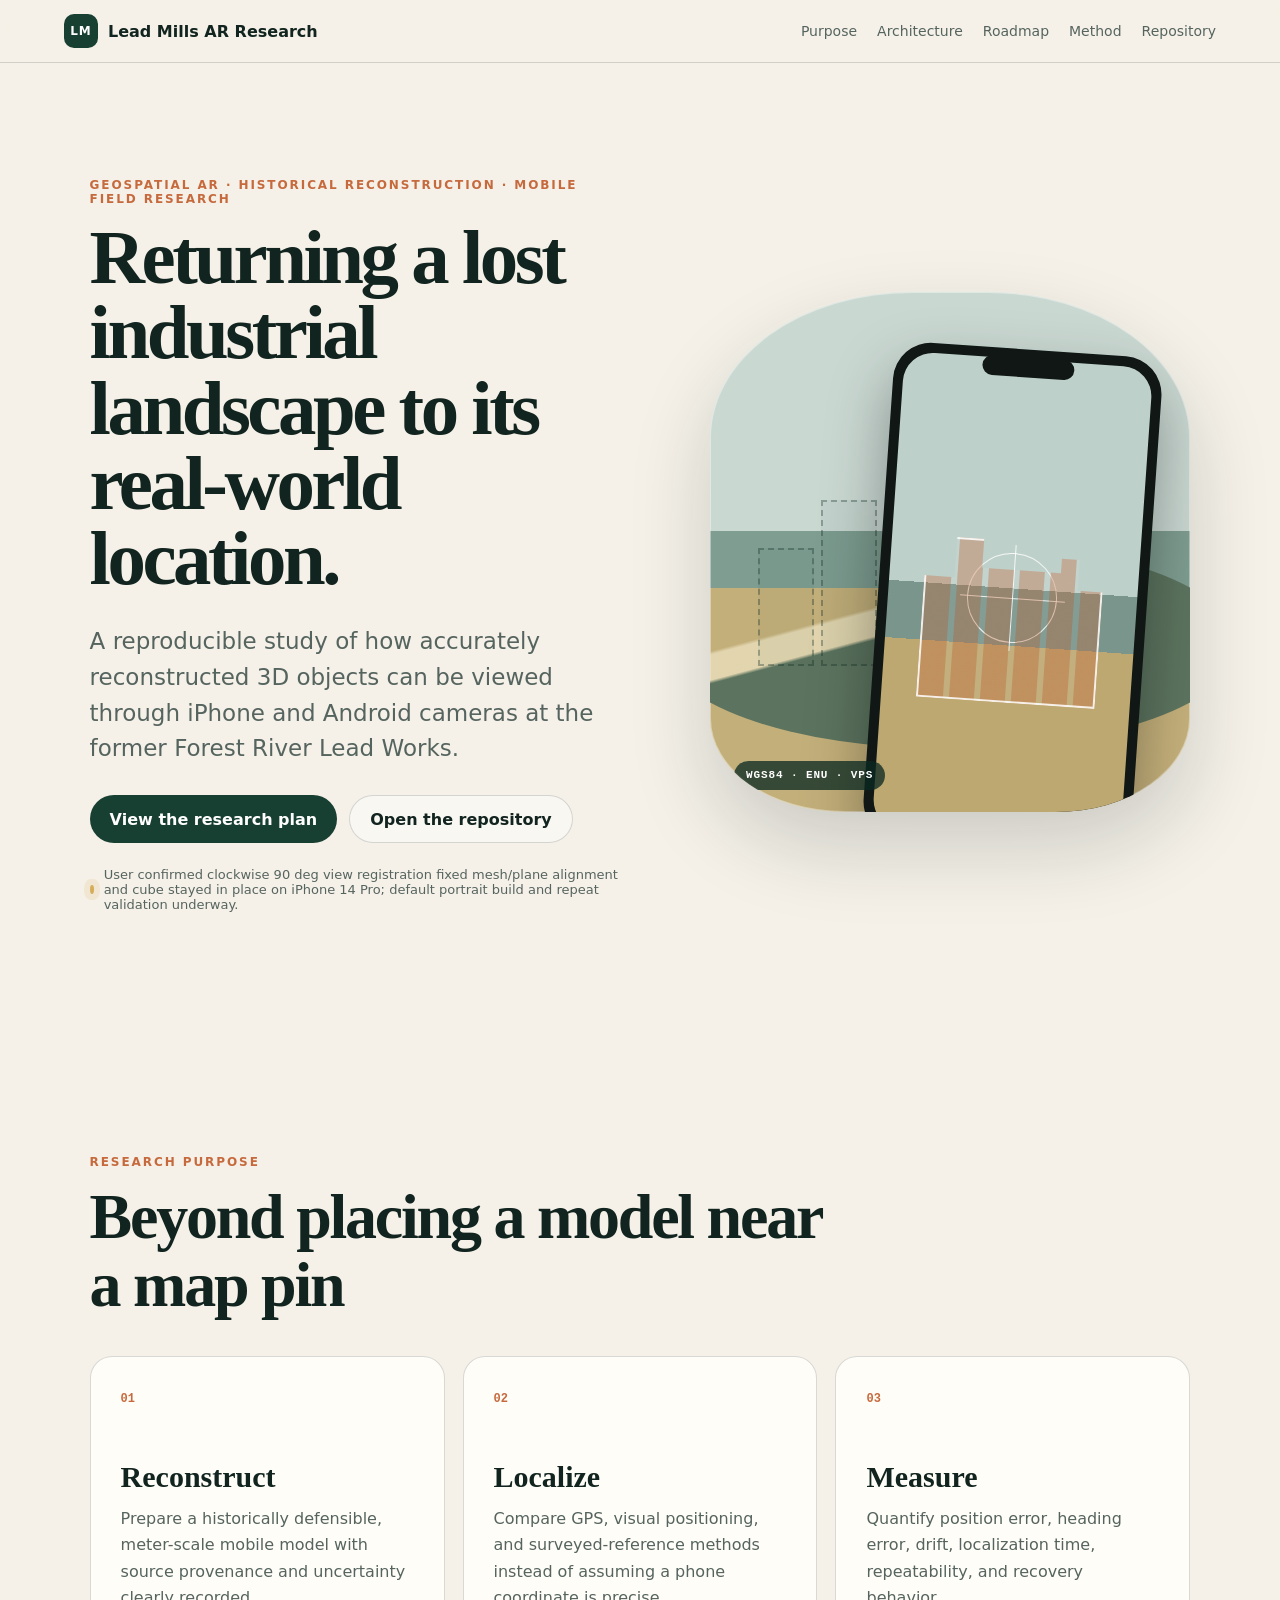
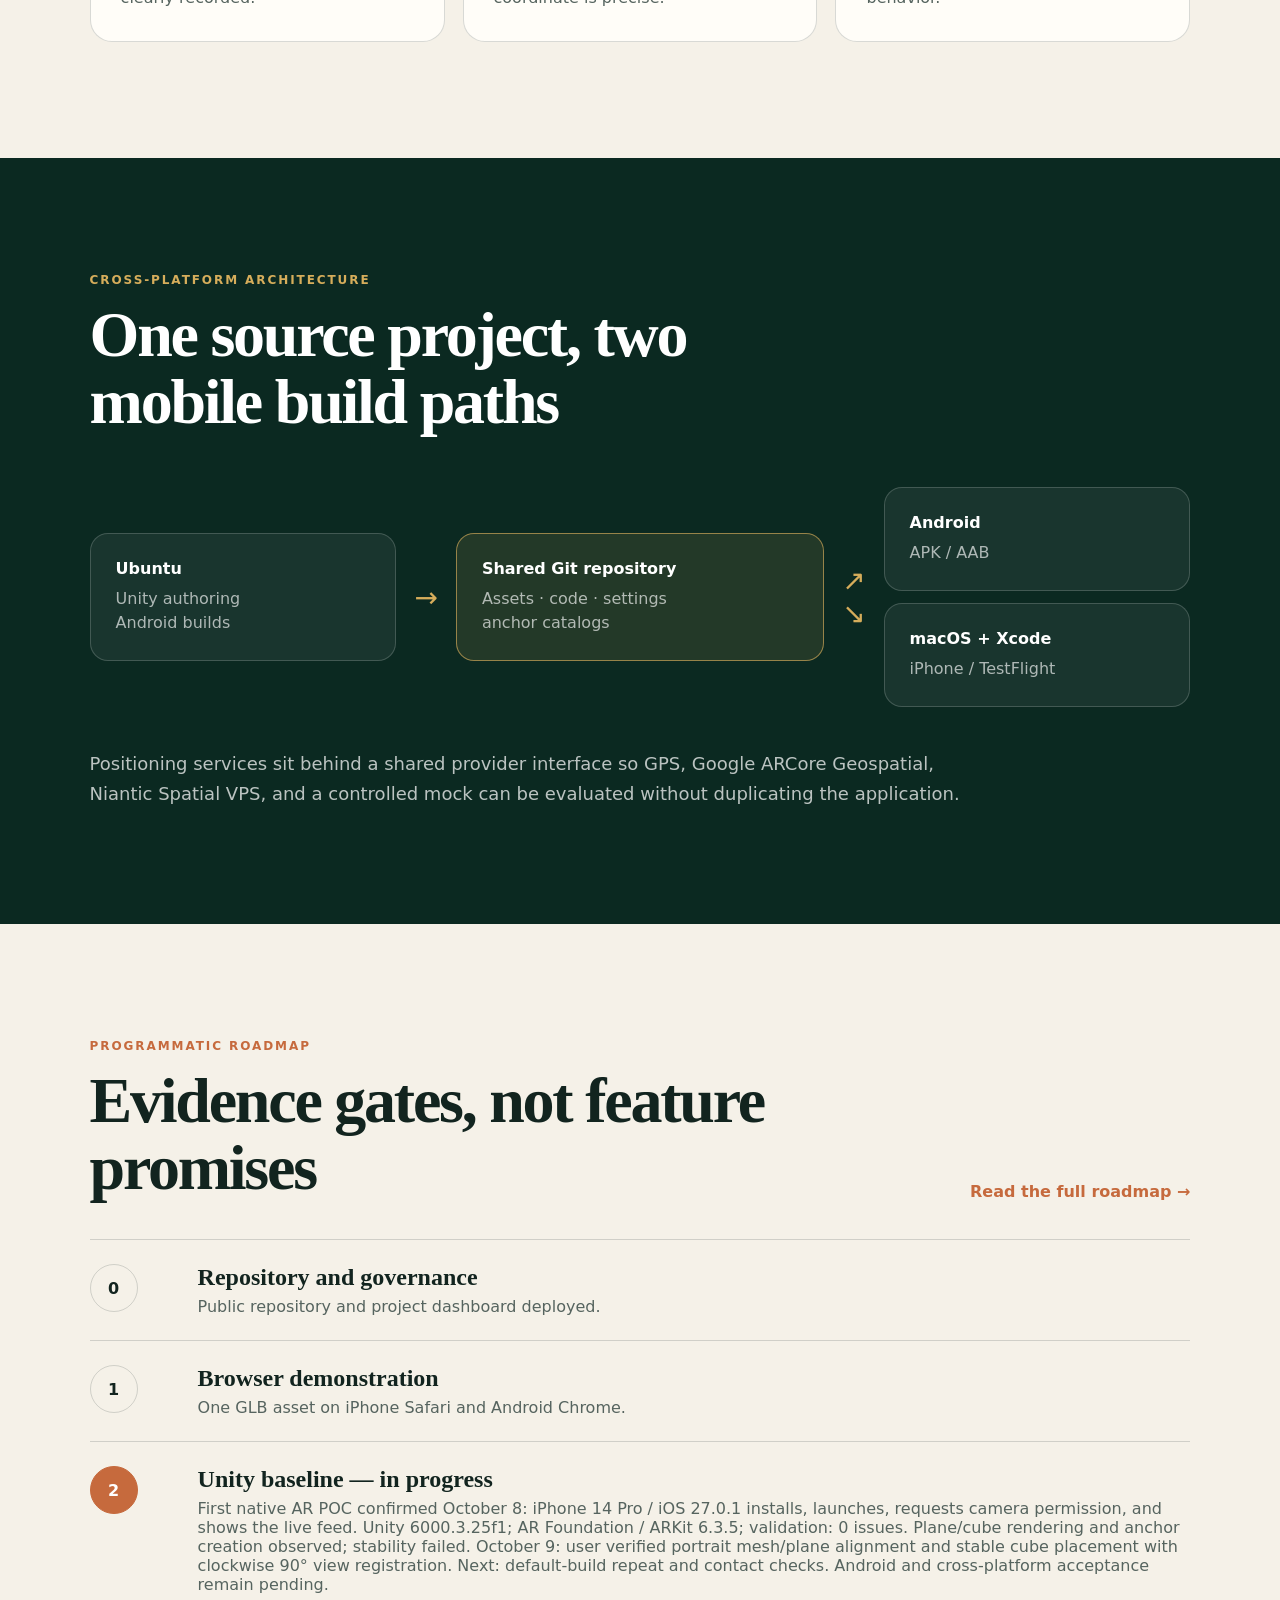
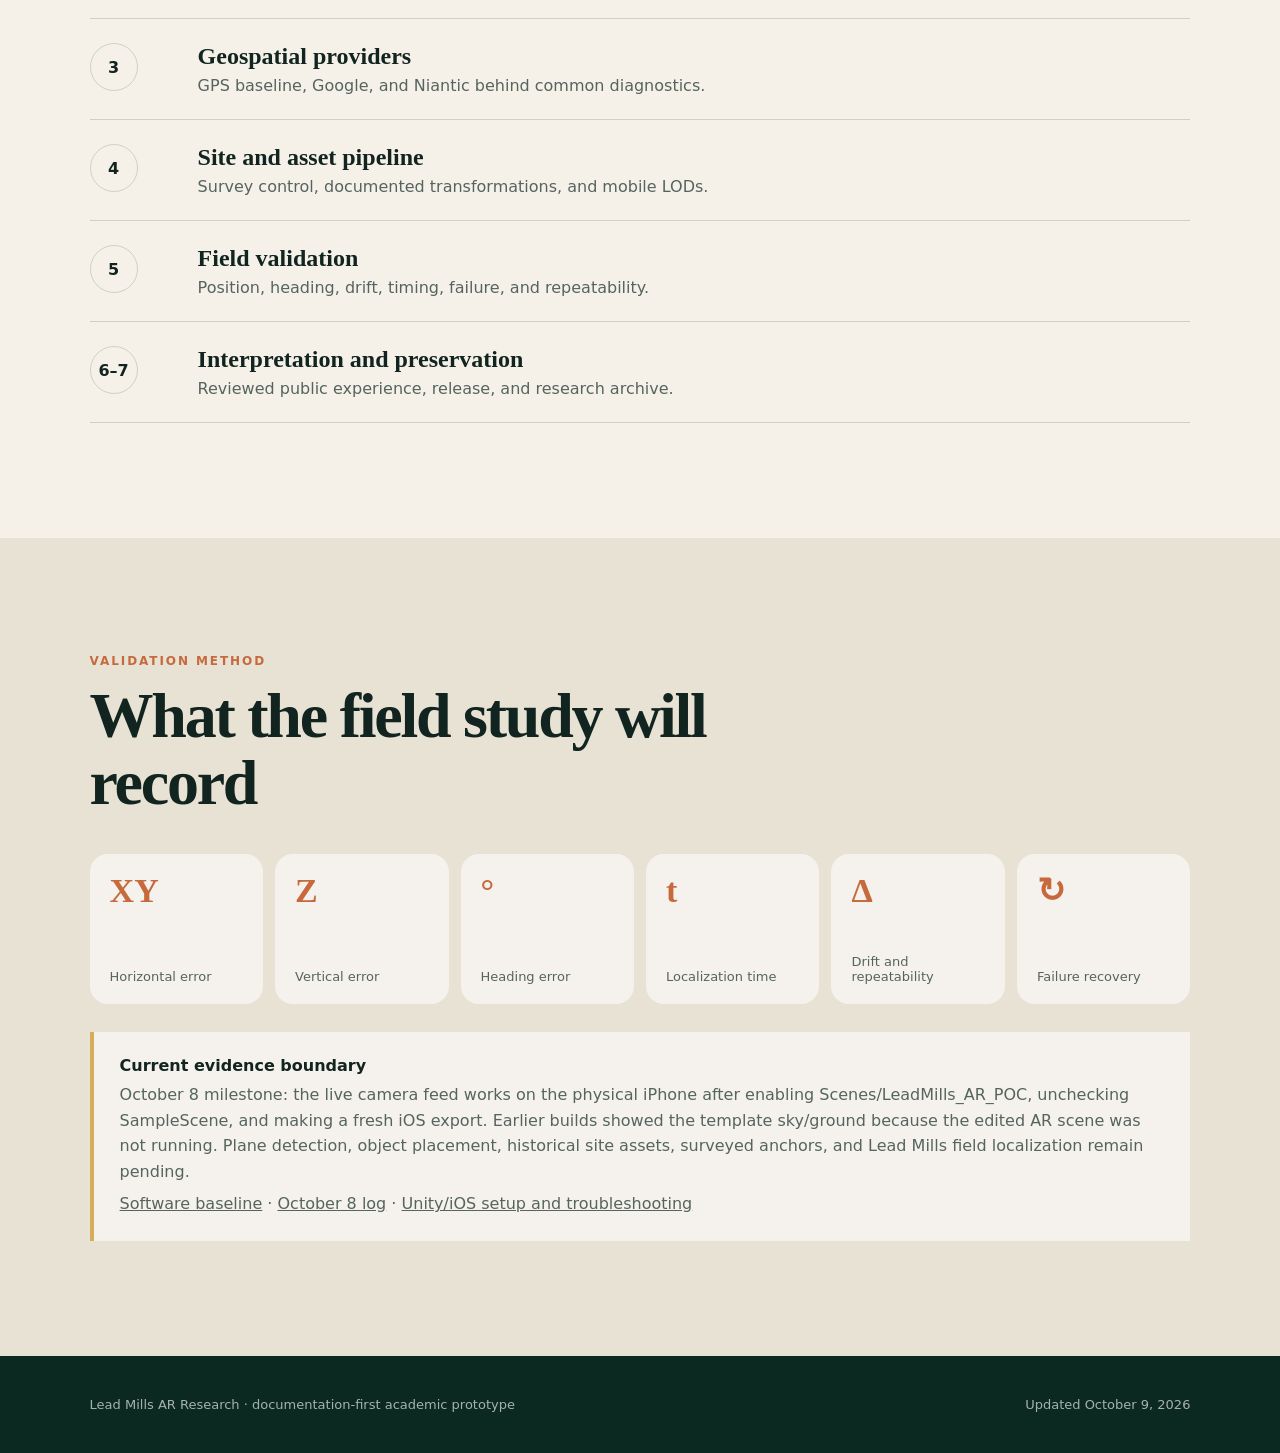
==== commit 2af27178: "Record user-verified portrait registration and stable cube; promote CW90 default" ====
--- a/docs/index.html
+++ b/docs/index.html
@@ -34,7 +34,7 @@
             <a class="button primary" href="#roadmap">View the research plan</a>
             <a class="button secondary" href="https://github.com/lexan347/Lead-Mills-AR-Research">Open the repository</a>
           </div>
-          <p class="status-line"><span class="pulse" aria-hidden="true"></span><span id="project-status">Native camera, LiDAR triangles and plane-anchor rendering verified on iPhone 14 Pro. Mesh/plane alignment with the real floor failed; camera/geometry diagnostics are next.</span></p>
+          <p class="status-line"><span class="pulse" aria-hidden="true"></span><span id="project-status">User verified portrait mesh/plane alignment and a cube staying in place October 9 with clockwise 90° view registration. Next: default-build repeat and surface-contact checks.</span></p>
         </div>
         <div class="hero-visual" role="img" aria-label="Abstract diagram of a phone aligning a transparent historical structure with a shoreline landscape">
           <div class="shoreline"></div>
@@ -105,7 +105,7 @@
         <div class="roadmap" id="roadmap-list">
           <article class="phase"><span>0</span><div><h3>Repository and governance</h3><p>Public repository and project dashboard deployed.</p></div></article>
           <article class="phase"><span>1</span><div><h3>Browser demonstration</h3><p>One GLB asset on iPhone Safari and Android Chrome.</p></div></article>
-          <article class="phase active"><span>2</span><div><h3>Unity baseline — in progress</h3><p>First native AR POC confirmed October 8: iPhone 14 Pro / iOS 27.0.1 installs, launches, requests camera permission, and shows the live feed. Unity 6000.3.25f1; AR Foundation / ARKit 6.3.5; validation: 0 issues. Plane/cube rendering and anchor creation observed; stability failed. LiDAR triangles now render; physical floor alignment failed. Readiness interaction verified; physical registration failed. Next: camera-pose/rendering comparison. Android and cross-platform acceptance remain pending.</p></div></article>
+          <article class="phase active"><span>2</span><div><h3>Unity baseline — in progress</h3><p>First native AR POC confirmed October 8: iPhone 14 Pro / iOS 27.0.1 installs, launches, requests camera permission, and shows the live feed. Unity 6000.3.25f1; AR Foundation / ARKit 6.3.5; validation: 0 issues. Plane/cube rendering and anchor creation observed; stability failed. October 9: user verified portrait mesh/plane alignment and stable cube placement with clockwise 90° view registration. Next: default-build repeat and contact checks. Android and cross-platform acceptance remain pending.</p></div></article>
           <article class="phase"><span>3</span><div><h3>Geospatial providers</h3><p>GPS baseline, Google, and Niantic behind common diagnostics.</p></div></article>
           <article class="phase"><span>4</span><div><h3>Site and asset pipeline</h3><p>Survey control, documented transformations, and mobile LODs.</p></div></article>
           <article class="phase"><span>5</span><div><h3>Field validation</h3><p>Position, heading, drift, timing, failure, and repeatability.</p></div></article>
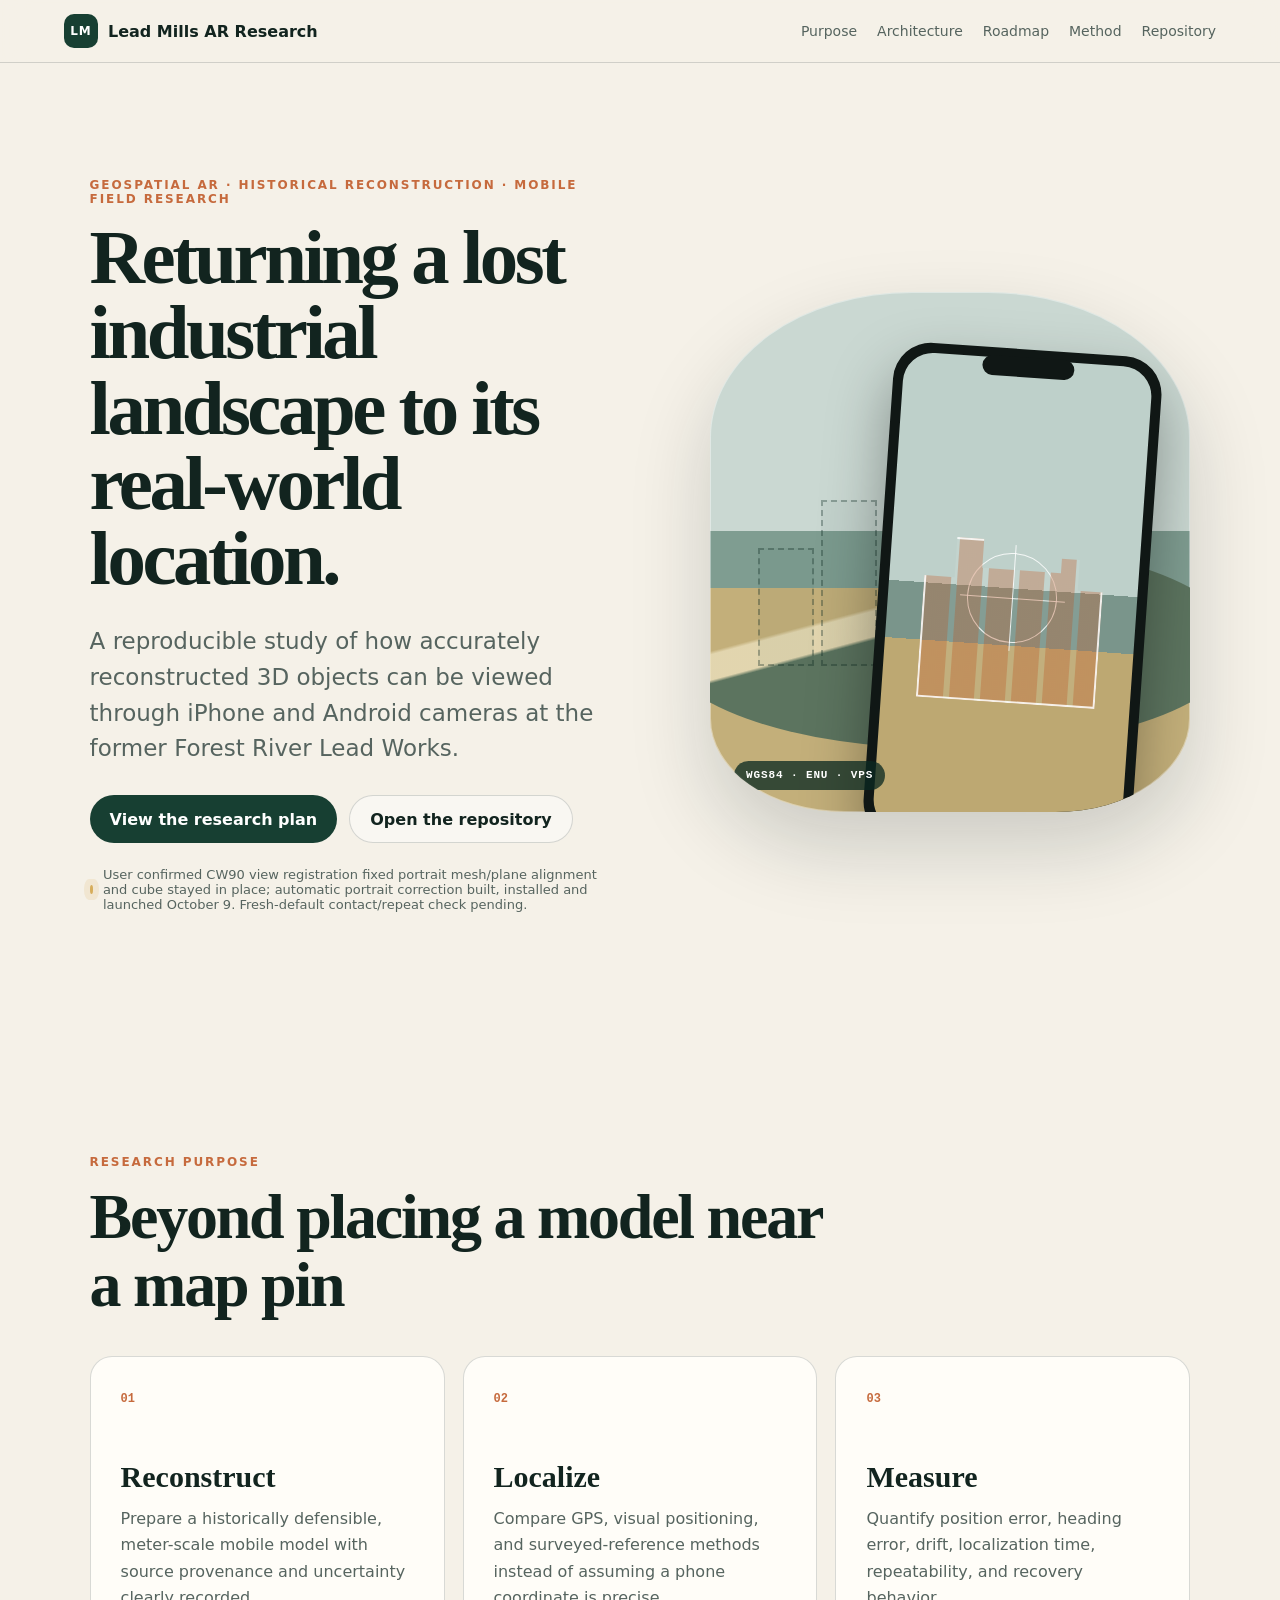
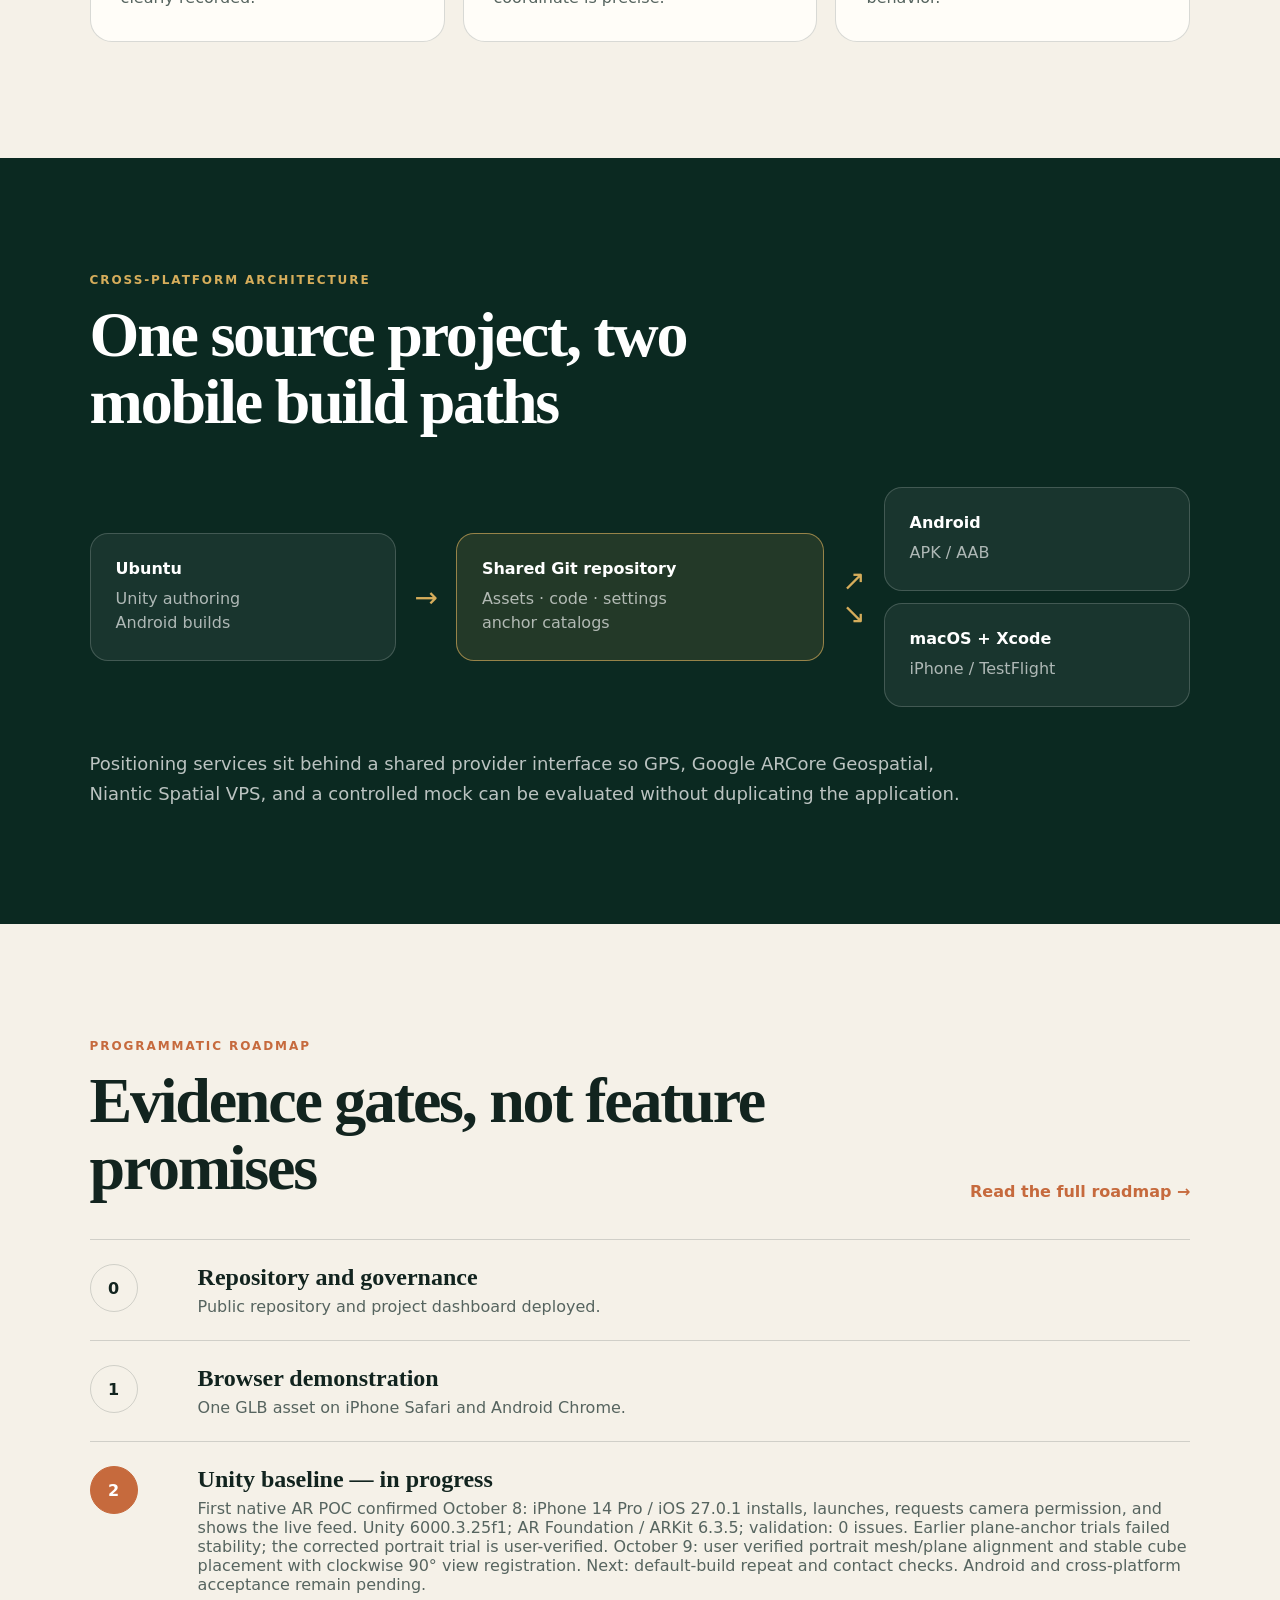
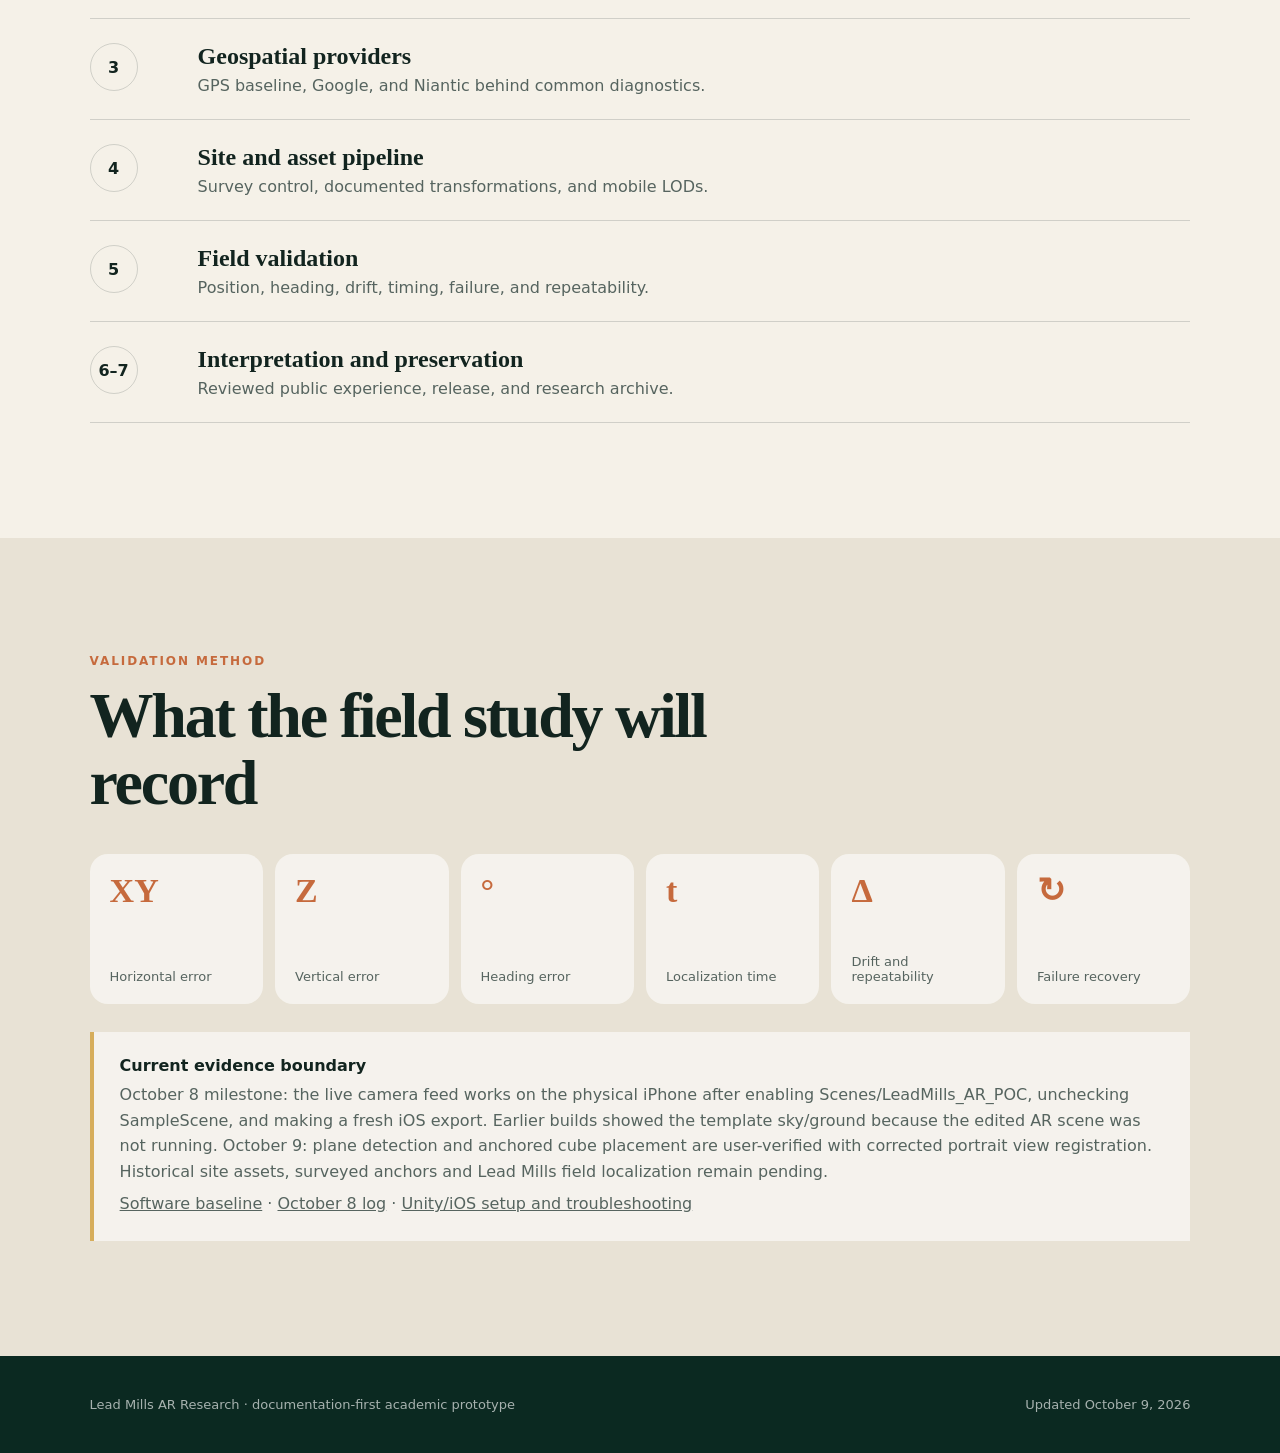
==== commit 82b1cd1e: "Document deployed CW90 portrait default and update recovery checkpoint" ====
--- a/docs/index.html
+++ b/docs/index.html
@@ -105,7 +105,7 @@
         <div class="roadmap" id="roadmap-list">
           <article class="phase"><span>0</span><div><h3>Repository and governance</h3><p>Public repository and project dashboard deployed.</p></div></article>
           <article class="phase"><span>1</span><div><h3>Browser demonstration</h3><p>One GLB asset on iPhone Safari and Android Chrome.</p></div></article>
-          <article class="phase active"><span>2</span><div><h3>Unity baseline — in progress</h3><p>First native AR POC confirmed October 8: iPhone 14 Pro / iOS 27.0.1 installs, launches, requests camera permission, and shows the live feed. Unity 6000.3.25f1; AR Foundation / ARKit 6.3.5; validation: 0 issues. Plane/cube rendering and anchor creation observed; stability failed. October 9: user verified portrait mesh/plane alignment and stable cube placement with clockwise 90° view registration. Next: default-build repeat and contact checks. Android and cross-platform acceptance remain pending.</p></div></article>
+          <article class="phase active"><span>2</span><div><h3>Unity baseline — in progress</h3><p>First native AR POC confirmed October 8: iPhone 14 Pro / iOS 27.0.1 installs, launches, requests camera permission, and shows the live feed. Unity 6000.3.25f1; AR Foundation / ARKit 6.3.5; validation: 0 issues. Earlier plane-anchor trials failed stability; the corrected portrait trial is user-verified. October 9: user verified portrait mesh/plane alignment and stable cube placement with clockwise 90° view registration. Next: default-build repeat and contact checks. Android and cross-platform acceptance remain pending.</p></div></article>
           <article class="phase"><span>3</span><div><h3>Geospatial providers</h3><p>GPS baseline, Google, and Niantic behind common diagnostics.</p></div></article>
           <article class="phase"><span>4</span><div><h3>Site and asset pipeline</h3><p>Survey control, documented transformations, and mobile LODs.</p></div></article>
           <article class="phase"><span>5</span><div><h3>Field validation</h3><p>Position, heading, drift, timing, failure, and repeatability.</p></div></article>
@@ -128,7 +128,7 @@
         </div>
         <aside class="integrity-note">
           <strong>Current evidence boundary</strong>
-          <p>October 8 milestone: the live camera feed works on the physical iPhone after enabling Scenes/LeadMills_AR_POC, unchecking SampleScene, and making a fresh iOS export. Earlier builds showed the template sky/ground because the edited AR scene was not running. Plane detection, object placement, historical site assets, surveyed anchors, and Lead Mills field localization remain pending.</p>
+          <p>October 8 milestone: the live camera feed works on the physical iPhone after enabling Scenes/LeadMills_AR_POC, unchecking SampleScene, and making a fresh iOS export. Earlier builds showed the template sky/ground because the edited AR scene was not running. October 9: plane detection and anchored cube placement are user-verified with corrected portrait view registration. Historical site assets, surveyed anchors and Lead Mills field localization remain pending.</p>
           <p><a href="https://github.com/lexan347/Lead-Mills-AR-Research/blob/main/docs/SOFTWARE_BASELINE.md">Software baseline</a> · <a href="https://github.com/lexan347/Lead-Mills-AR-Research/blob/main/iterations/2026-10-04/Daily_Log_2026-10-08.md">October 8 log</a> · <a href="https://github.com/lexan347/Lead-Mills-AR-Research/blob/main/unity/IOS_SETUP.md">Unity/iOS setup and troubleshooting</a></p>
         </aside>
       </section>
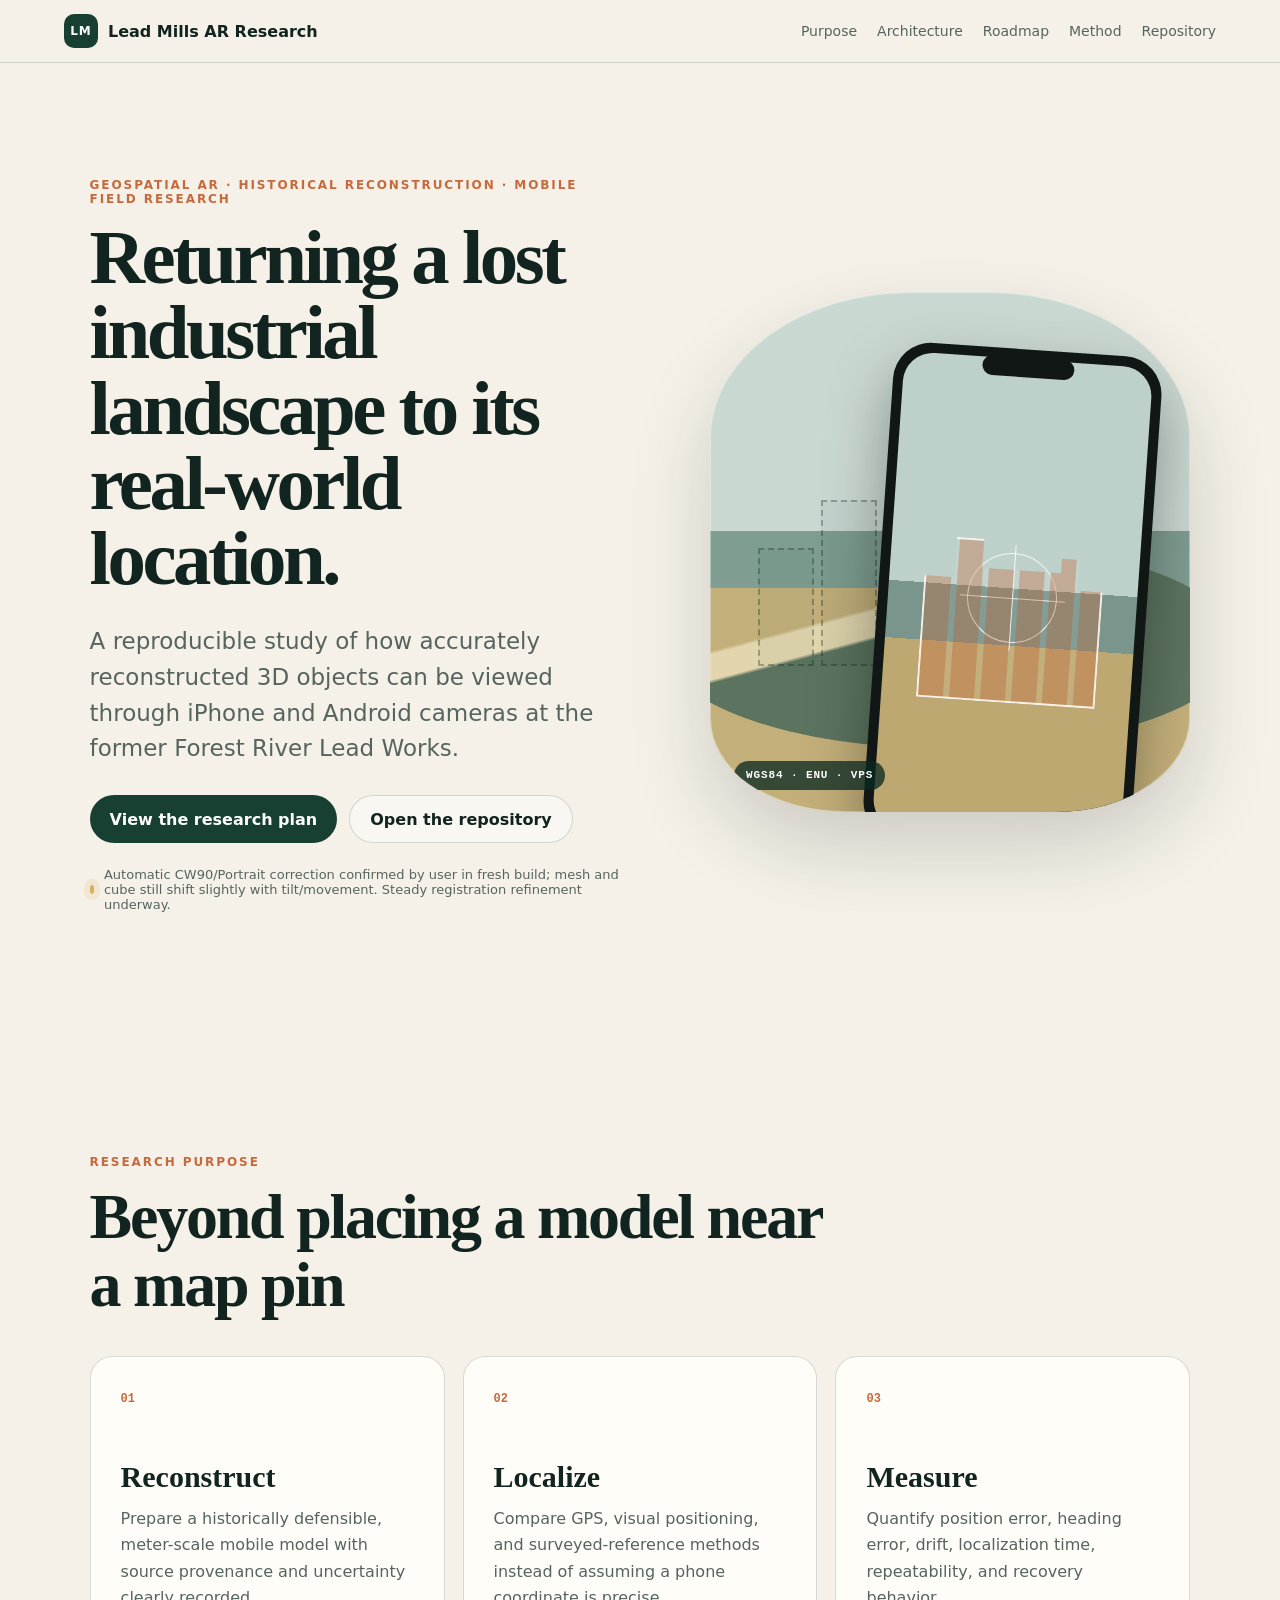
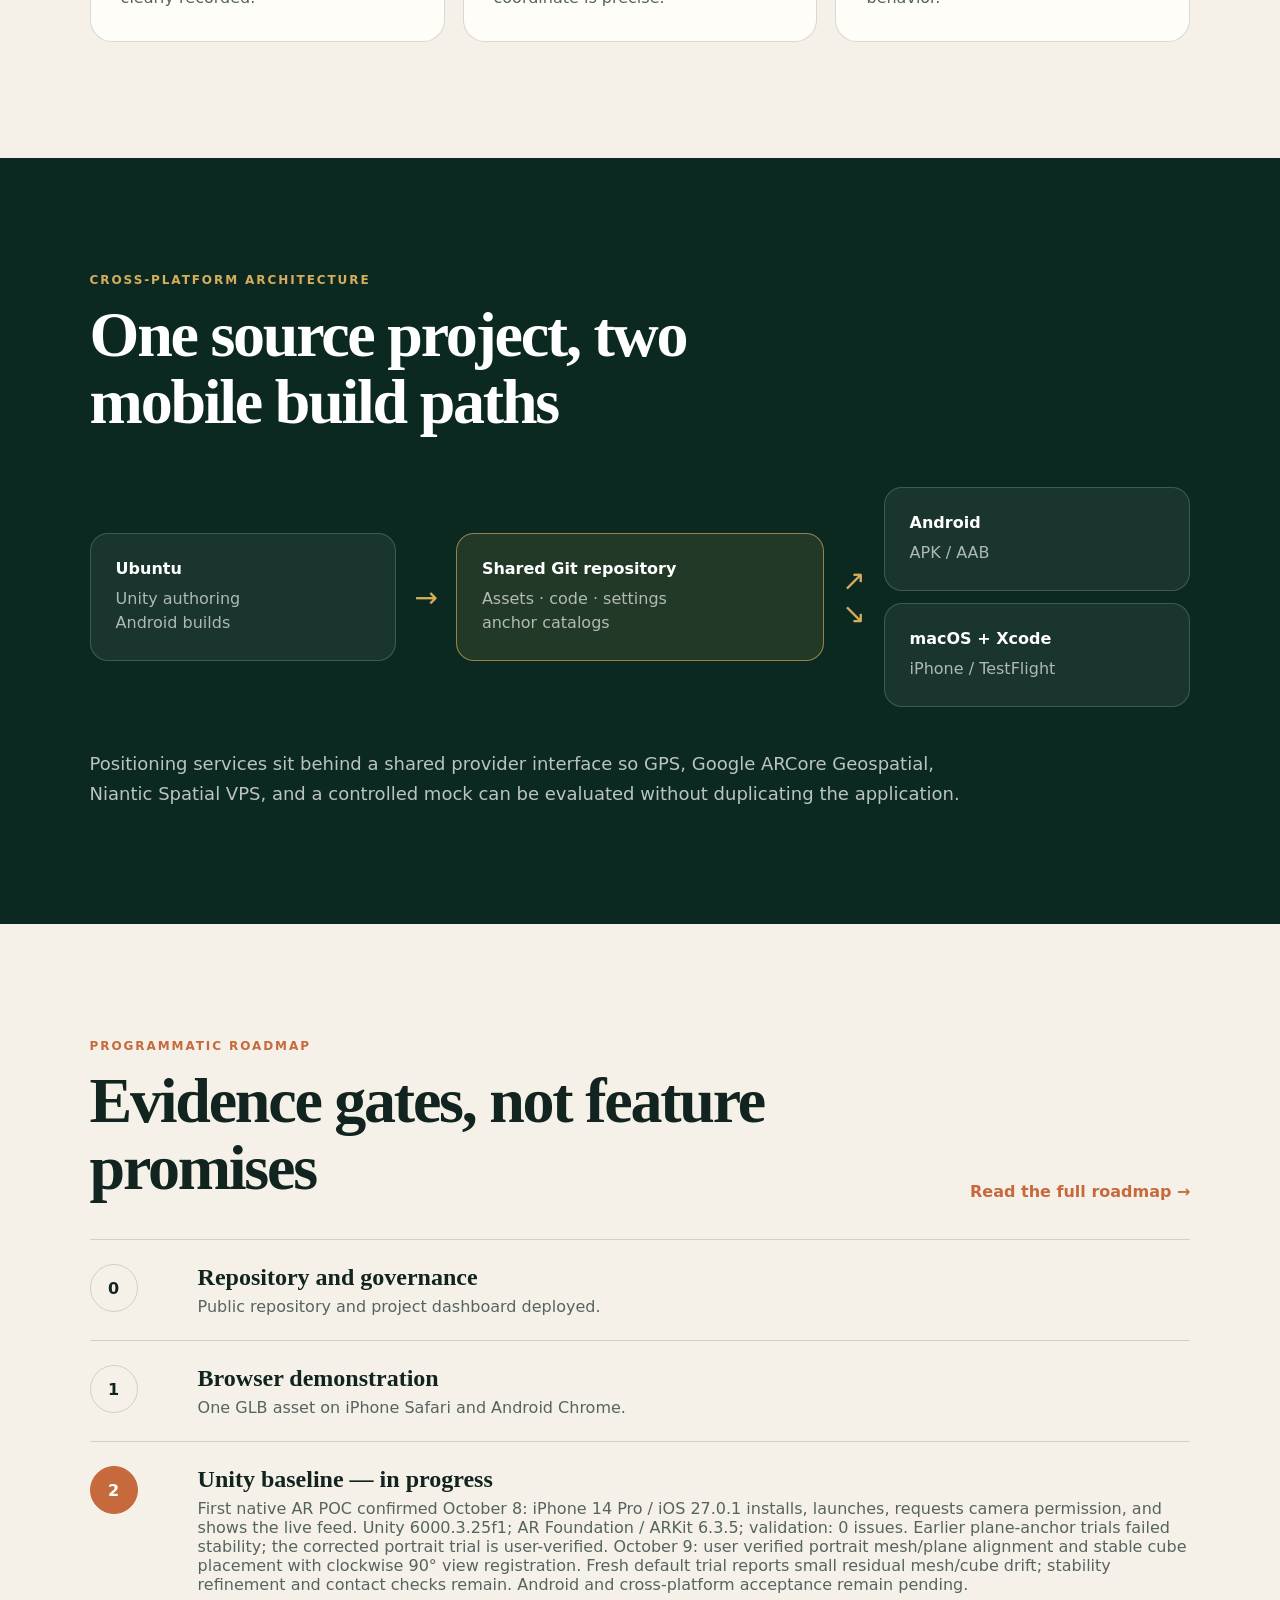
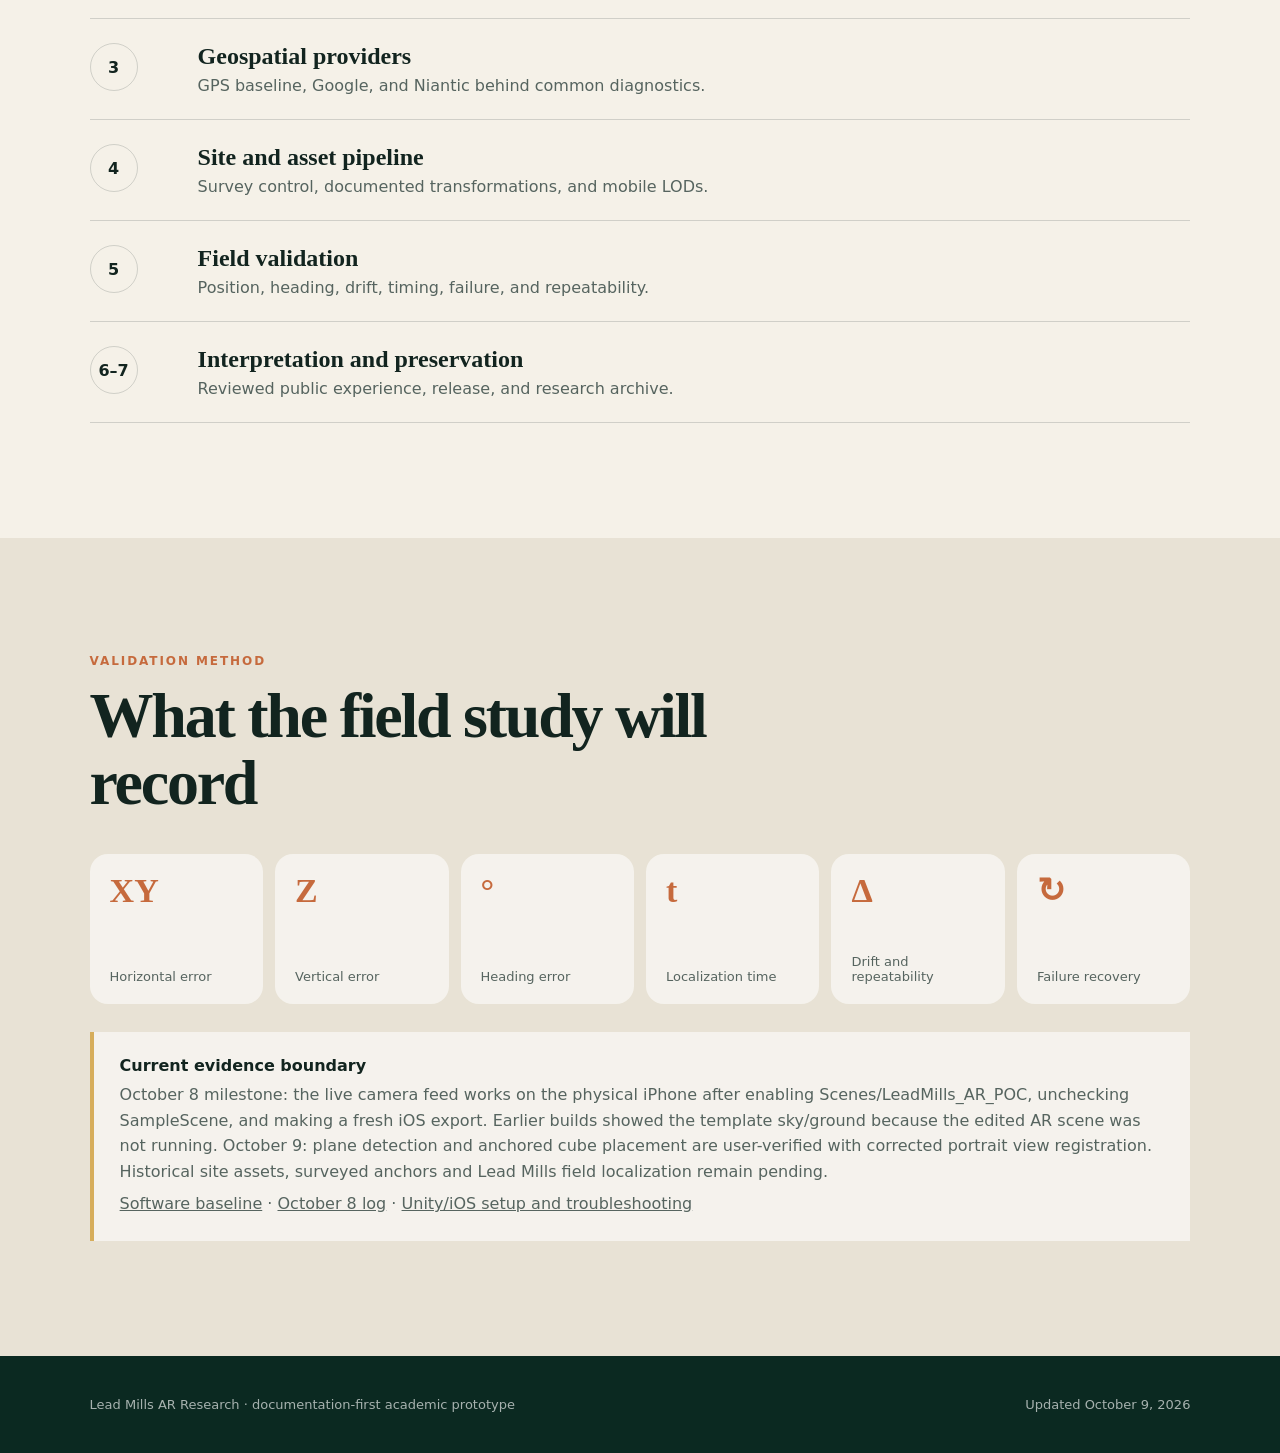
==== commit 5f91b4f5: "Record accepted orientation fix and persistent residual mesh and cube drift" ====
--- a/docs/index.html
+++ b/docs/index.html
@@ -34,7 +34,7 @@
             <a class="button primary" href="#roadmap">View the research plan</a>
             <a class="button secondary" href="https://github.com/lexan347/Lead-Mills-AR-Research">Open the repository</a>
           </div>
-          <p class="status-line"><span class="pulse" aria-hidden="true"></span><span id="project-status">User verified portrait mesh/plane alignment and a cube staying in place October 9 with clockwise 90° view registration. Next: default-build repeat and surface-contact checks.</span></p>
+          <p class="status-line"><span class="pulse" aria-hidden="true"></span><span id="project-status">User verified portrait mesh/plane alignment and a cube staying in place October 9 with clockwise 90° view registration. Fresh default trial confirms the orientation fix but reports small mesh/cube drift with motion; next refine stability and contact.</span></p>
         </div>
         <div class="hero-visual" role="img" aria-label="Abstract diagram of a phone aligning a transparent historical structure with a shoreline landscape">
           <div class="shoreline"></div>
@@ -105,7 +105,7 @@
         <div class="roadmap" id="roadmap-list">
           <article class="phase"><span>0</span><div><h3>Repository and governance</h3><p>Public repository and project dashboard deployed.</p></div></article>
           <article class="phase"><span>1</span><div><h3>Browser demonstration</h3><p>One GLB asset on iPhone Safari and Android Chrome.</p></div></article>
-          <article class="phase active"><span>2</span><div><h3>Unity baseline — in progress</h3><p>First native AR POC confirmed October 8: iPhone 14 Pro / iOS 27.0.1 installs, launches, requests camera permission, and shows the live feed. Unity 6000.3.25f1; AR Foundation / ARKit 6.3.5; validation: 0 issues. Earlier plane-anchor trials failed stability; the corrected portrait trial is user-verified. October 9: user verified portrait mesh/plane alignment and stable cube placement with clockwise 90° view registration. Next: default-build repeat and contact checks. Android and cross-platform acceptance remain pending.</p></div></article>
+          <article class="phase active"><span>2</span><div><h3>Unity baseline — in progress</h3><p>First native AR POC confirmed October 8: iPhone 14 Pro / iOS 27.0.1 installs, launches, requests camera permission, and shows the live feed. Unity 6000.3.25f1; AR Foundation / ARKit 6.3.5; validation: 0 issues. Earlier plane-anchor trials failed stability; the corrected portrait trial is user-verified. October 9: user verified portrait mesh/plane alignment and stable cube placement with clockwise 90° view registration. Fresh default trial reports small residual mesh/cube drift; stability refinement and contact checks remain. Android and cross-platform acceptance remain pending.</p></div></article>
           <article class="phase"><span>3</span><div><h3>Geospatial providers</h3><p>GPS baseline, Google, and Niantic behind common diagnostics.</p></div></article>
           <article class="phase"><span>4</span><div><h3>Site and asset pipeline</h3><p>Survey control, documented transformations, and mobile LODs.</p></div></article>
           <article class="phase"><span>5</span><div><h3>Field validation</h3><p>Position, heading, drift, timing, failure, and repeatability.</p></div></article>
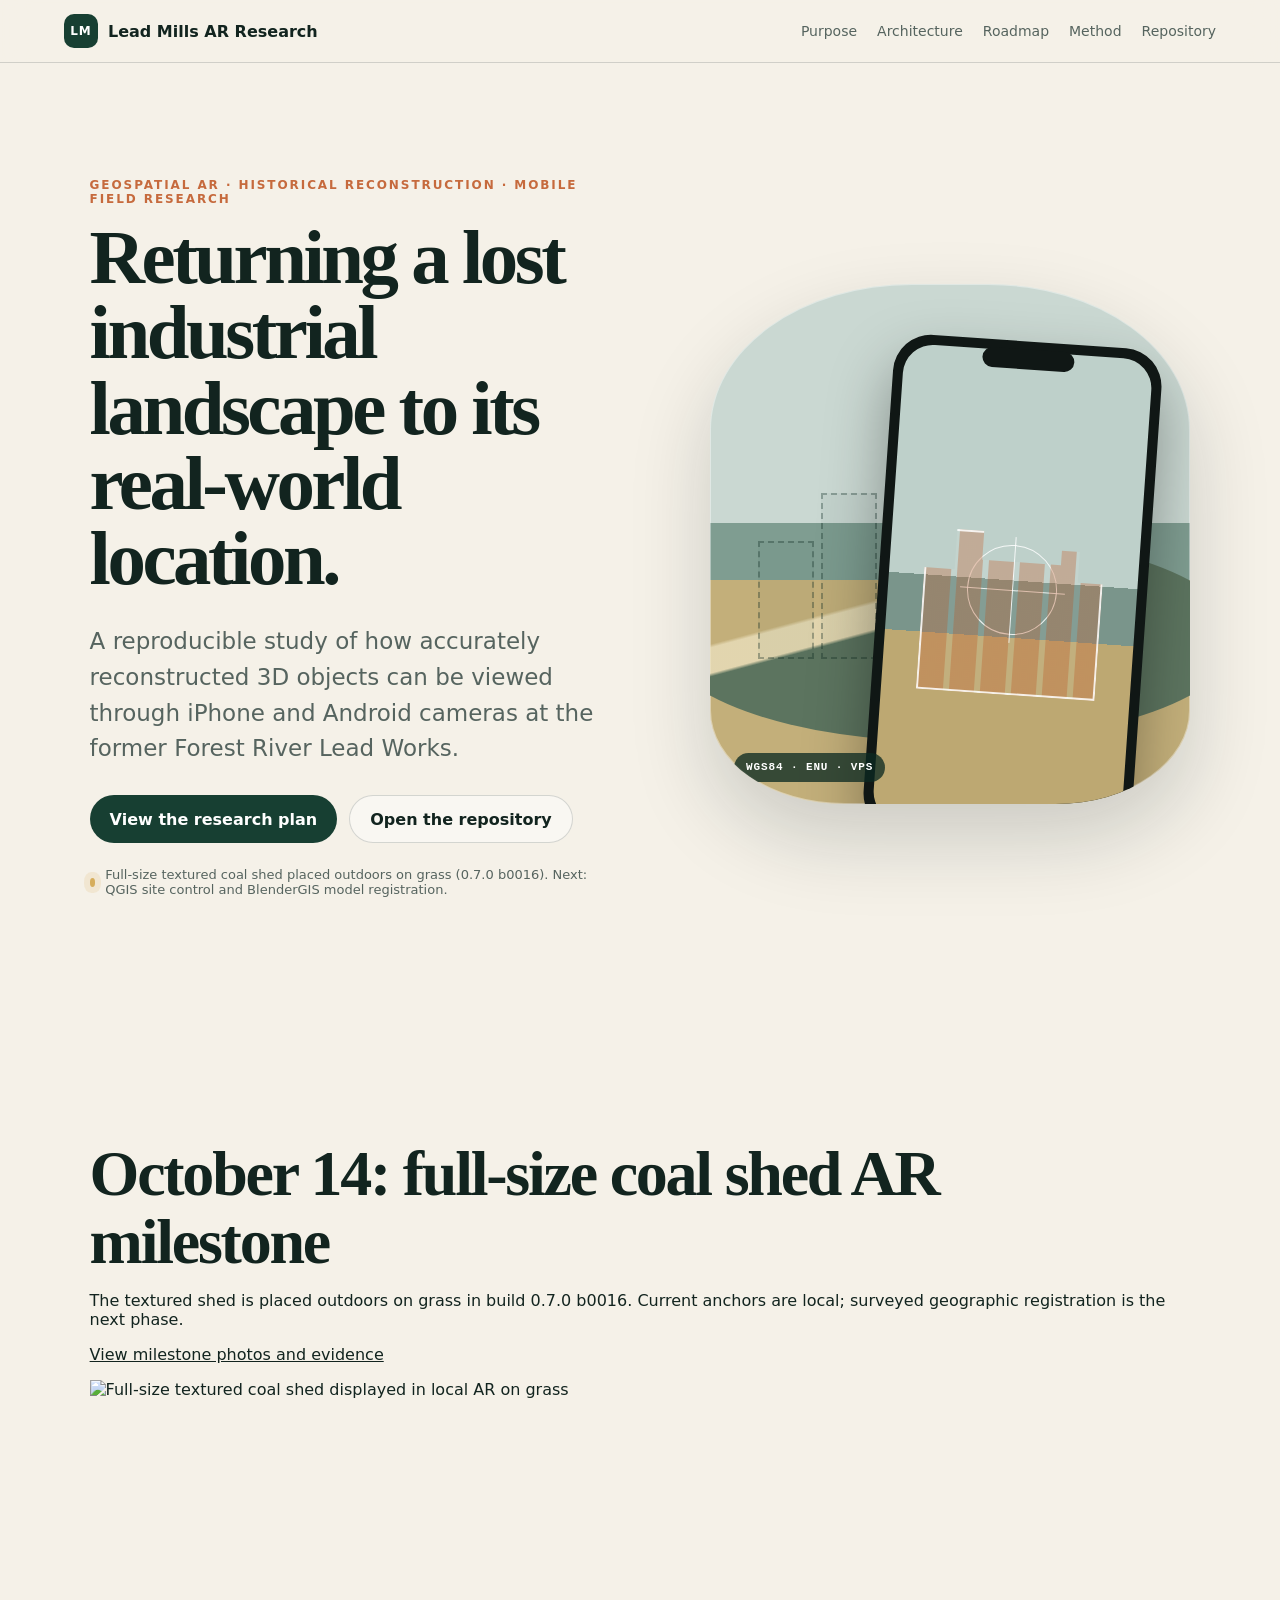
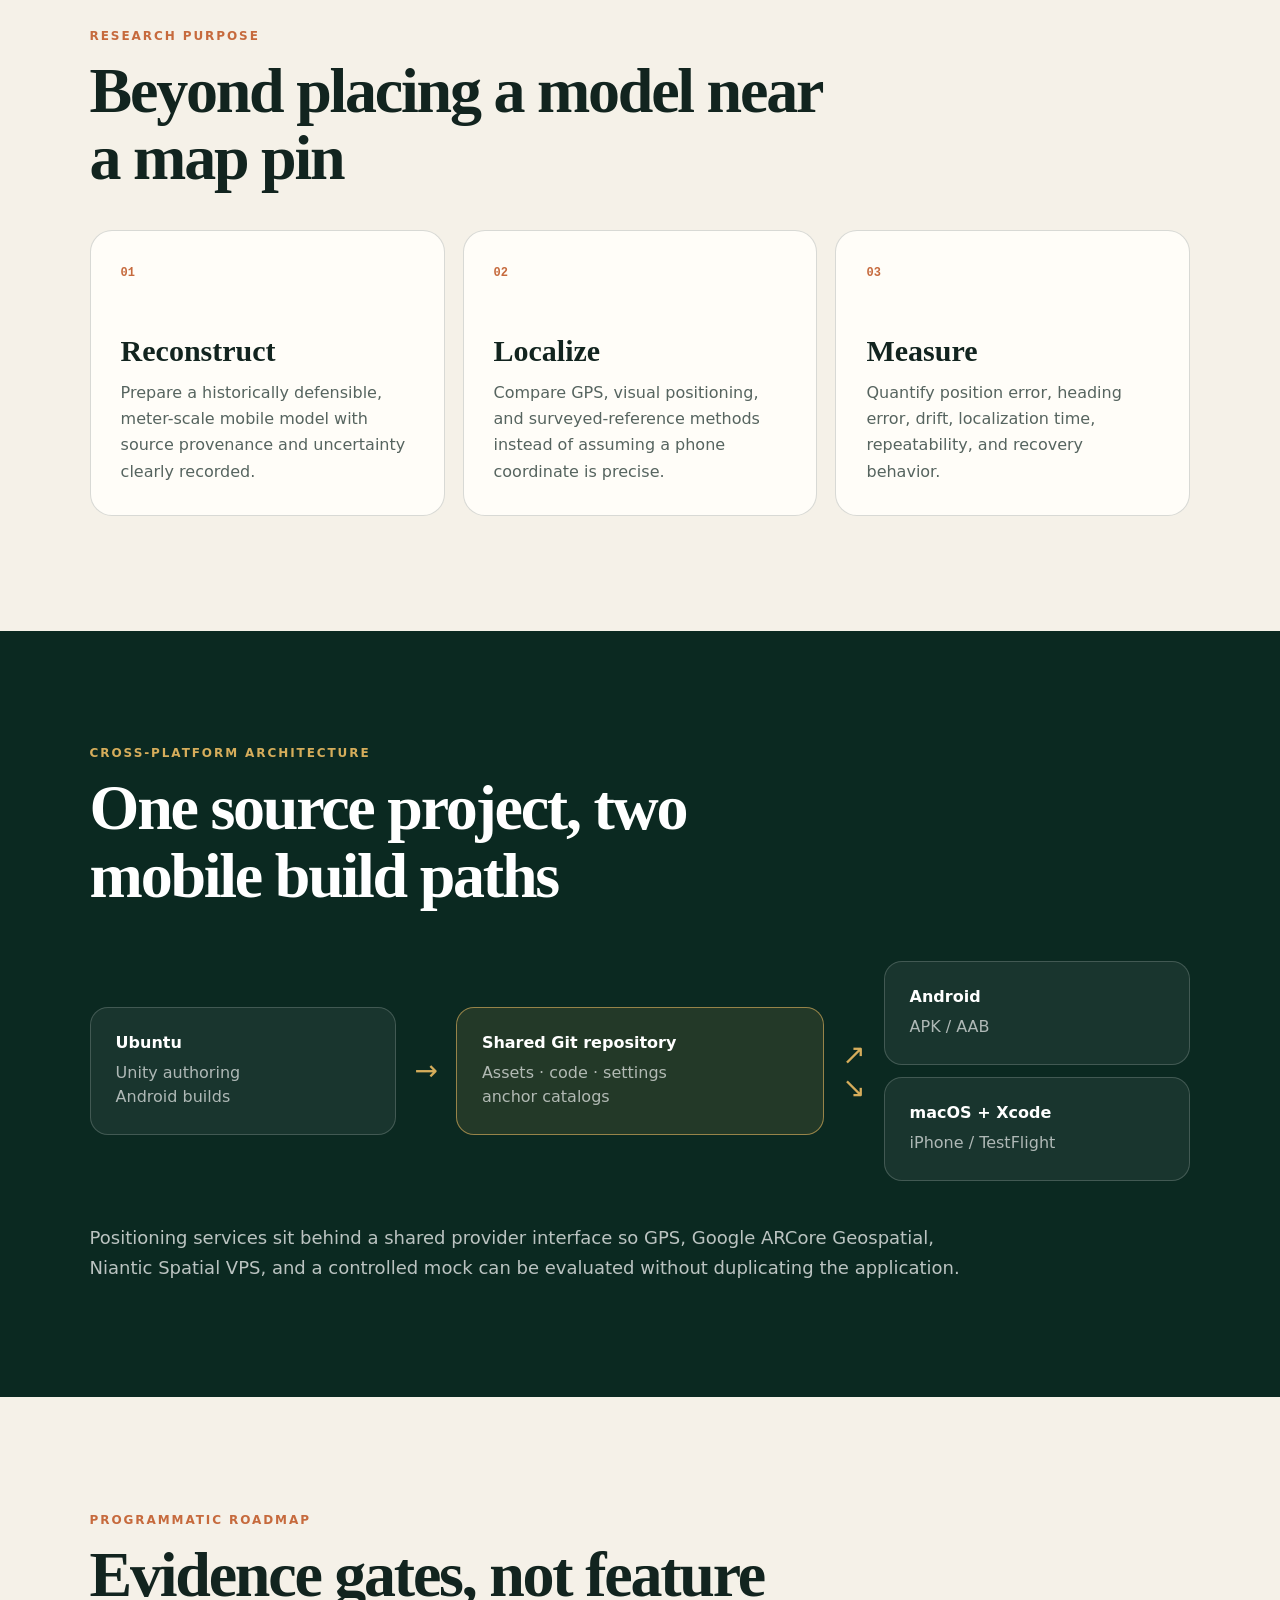
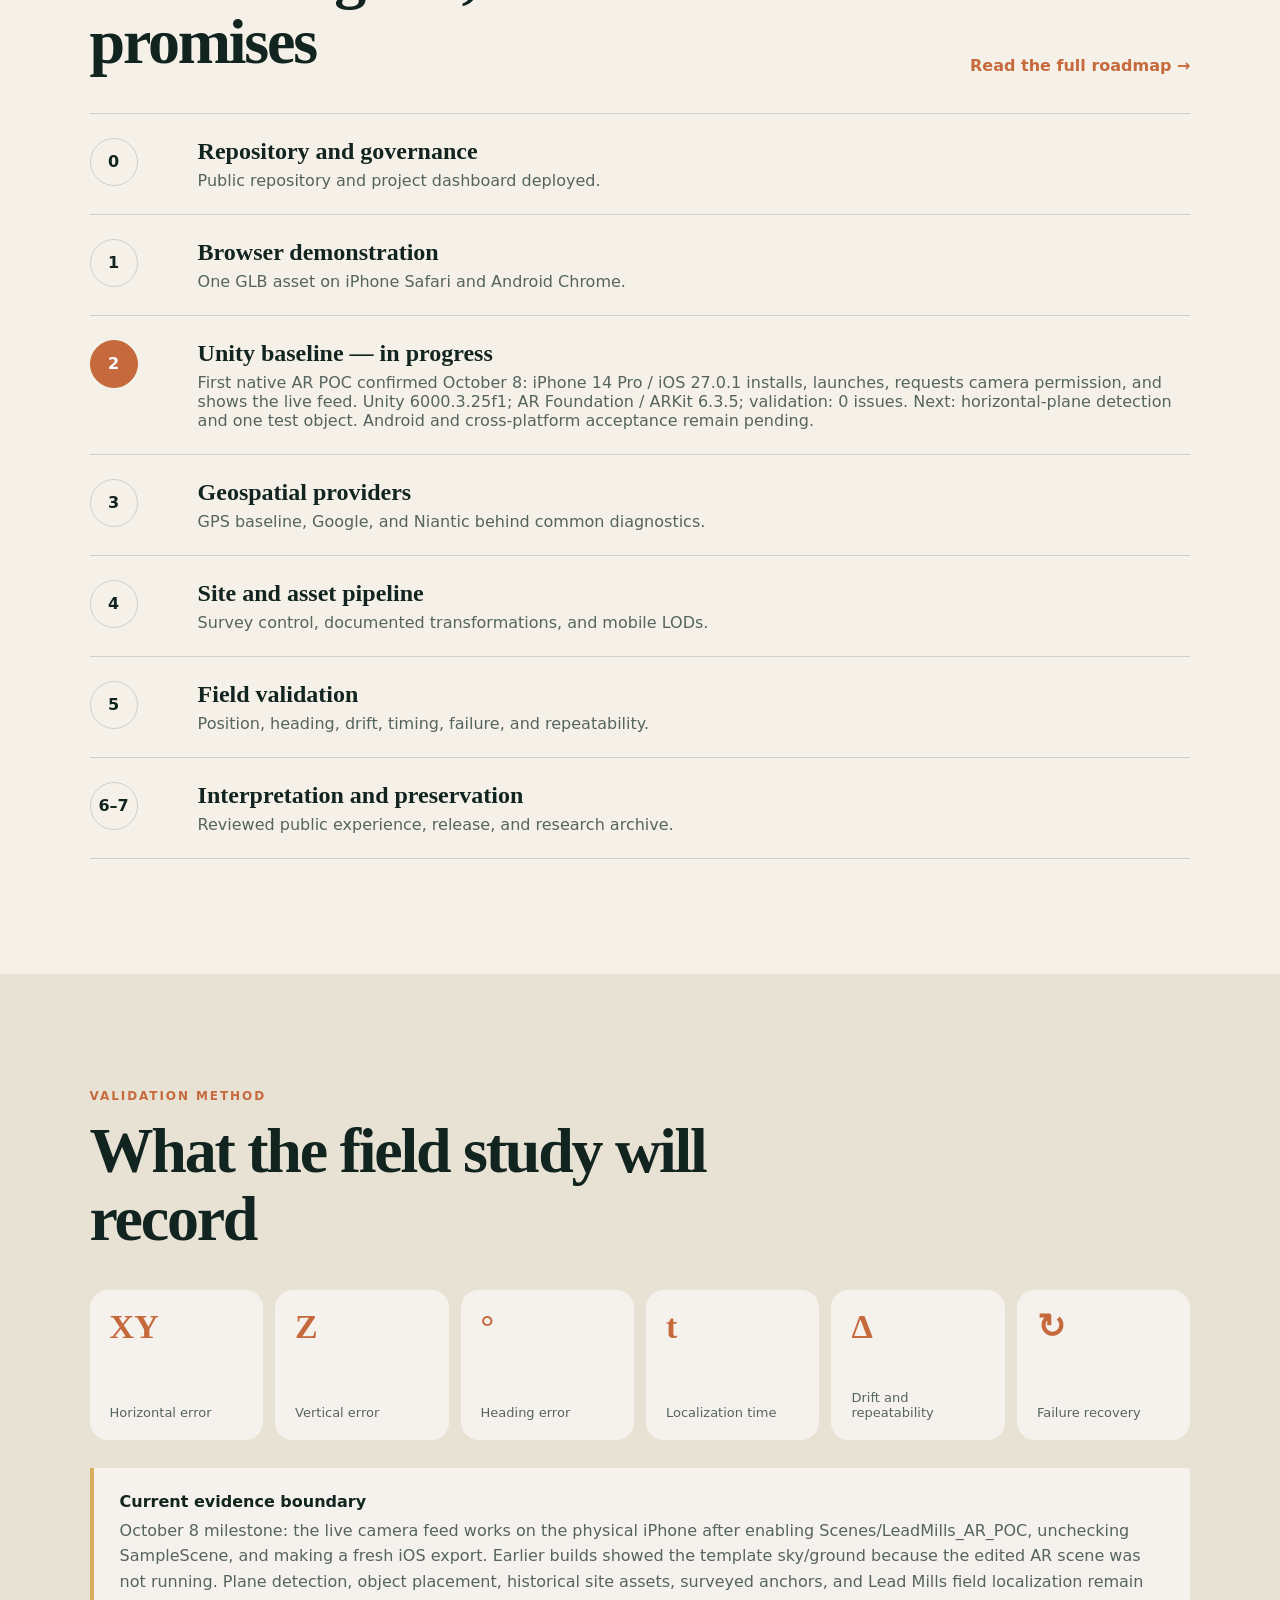
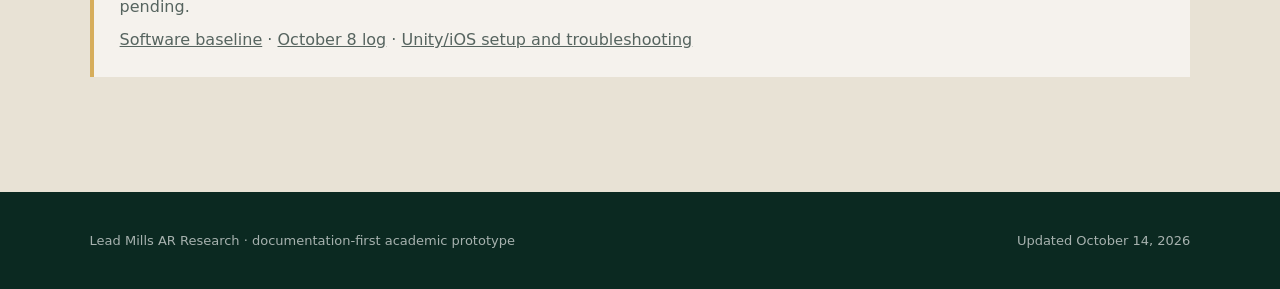
==== commit c1212abc: "Preserve full-size coal shed AR milestone, source and photo evidence" ====
--- a/docs/index.html
+++ b/docs/index.html
@@ -34,7 +34,7 @@
             <a class="button primary" href="#roadmap">View the research plan</a>
             <a class="button secondary" href="https://github.com/lexan347/Lead-Mills-AR-Research">Open the repository</a>
           </div>
-          <p class="status-line"><span class="pulse" aria-hidden="true"></span><span id="project-status">User verified portrait mesh/plane alignment and a cube staying in place October 9 with clockwise 90° view registration. Fresh default trial confirms the orientation fix but reports small mesh/cube drift with motion; next refine stability and contact.</span></p>
+          <p class="status-line"><span class="pulse" aria-hidden="true"></span><span id="project-status">Full-size textured coal shed placed outdoors on grass (0.7.0 b0016). Next: QGIS site control and BlenderGIS model registration.</span></p>
         </div>
         <div class="hero-visual" role="img" aria-label="Abstract diagram of a phone aligning a transparent historical structure with a shoreline landscape">
           <div class="shoreline"></div>
@@ -50,6 +50,13 @@
           </div>
           <div class="coordinate-tag" aria-hidden="true">WGS84 · ENU · VPS</div>
         </div>
+      </section>
+
+      <section class="section" id="milestone">
+        <h2>October 14: full-size coal shed AR milestone</h2>
+        <p>The textured shed is placed outdoors on grass in build 0.7.0 b0016. Current anchors are local; surveyed geographic registration is the next phase.</p>
+        <p><a href="milestones/2026-10-14-full-size-coal-shed/">View milestone photos and evidence</a></p>
+        <img src="milestones/2026-10-14-full-size-coal-shed/photos/IMG_7732.jpg" alt="Full-size textured coal shed displayed in local AR on grass" style="max-width:100%;height:auto" loading="lazy">
       </section>
 
       <section class="section" id="purpose">
@@ -105,7 +112,7 @@
         <div class="roadmap" id="roadmap-list">
           <article class="phase"><span>0</span><div><h3>Repository and governance</h3><p>Public repository and project dashboard deployed.</p></div></article>
           <article class="phase"><span>1</span><div><h3>Browser demonstration</h3><p>One GLB asset on iPhone Safari and Android Chrome.</p></div></article>
-          <article class="phase active"><span>2</span><div><h3>Unity baseline — in progress</h3><p>First native AR POC confirmed October 8: iPhone 14 Pro / iOS 27.0.1 installs, launches, requests camera permission, and shows the live feed. Unity 6000.3.25f1; AR Foundation / ARKit 6.3.5; validation: 0 issues. Earlier plane-anchor trials failed stability; the corrected portrait trial is user-verified. October 9: user verified portrait mesh/plane alignment and stable cube placement with clockwise 90° view registration. Fresh default trial reports small residual mesh/cube drift; stability refinement and contact checks remain. Android and cross-platform acceptance remain pending.</p></div></article>
+          <article class="phase active"><span>2</span><div><h3>Unity baseline — in progress</h3><p>First native AR POC confirmed October 8: iPhone 14 Pro / iOS 27.0.1 installs, launches, requests camera permission, and shows the live feed. Unity 6000.3.25f1; AR Foundation / ARKit 6.3.5; validation: 0 issues. Next: horizontal-plane detection and one test object. Android and cross-platform acceptance remain pending.</p></div></article>
           <article class="phase"><span>3</span><div><h3>Geospatial providers</h3><p>GPS baseline, Google, and Niantic behind common diagnostics.</p></div></article>
           <article class="phase"><span>4</span><div><h3>Site and asset pipeline</h3><p>Survey control, documented transformations, and mobile LODs.</p></div></article>
           <article class="phase"><span>5</span><div><h3>Field validation</h3><p>Position, heading, drift, timing, failure, and repeatability.</p></div></article>
@@ -128,7 +135,7 @@
         </div>
         <aside class="integrity-note">
           <strong>Current evidence boundary</strong>
-          <p>October 8 milestone: the live camera feed works on the physical iPhone after enabling Scenes/LeadMills_AR_POC, unchecking SampleScene, and making a fresh iOS export. Earlier builds showed the template sky/ground because the edited AR scene was not running. October 9: plane detection and anchored cube placement are user-verified with corrected portrait view registration. Historical site assets, surveyed anchors and Lead Mills field localization remain pending.</p>
+          <p>October 8 milestone: the live camera feed works on the physical iPhone after enabling Scenes/LeadMills_AR_POC, unchecking SampleScene, and making a fresh iOS export. Earlier builds showed the template sky/ground because the edited AR scene was not running. Plane detection, object placement, historical site assets, surveyed anchors, and Lead Mills field localization remain pending.</p>
           <p><a href="https://github.com/lexan347/Lead-Mills-AR-Research/blob/main/docs/SOFTWARE_BASELINE.md">Software baseline</a> · <a href="https://github.com/lexan347/Lead-Mills-AR-Research/blob/main/iterations/2026-10-04/Daily_Log_2026-10-08.md">October 8 log</a> · <a href="https://github.com/lexan347/Lead-Mills-AR-Research/blob/main/unity/IOS_SETUP.md">Unity/iOS setup and troubleshooting</a></p>
         </aside>
       </section>
